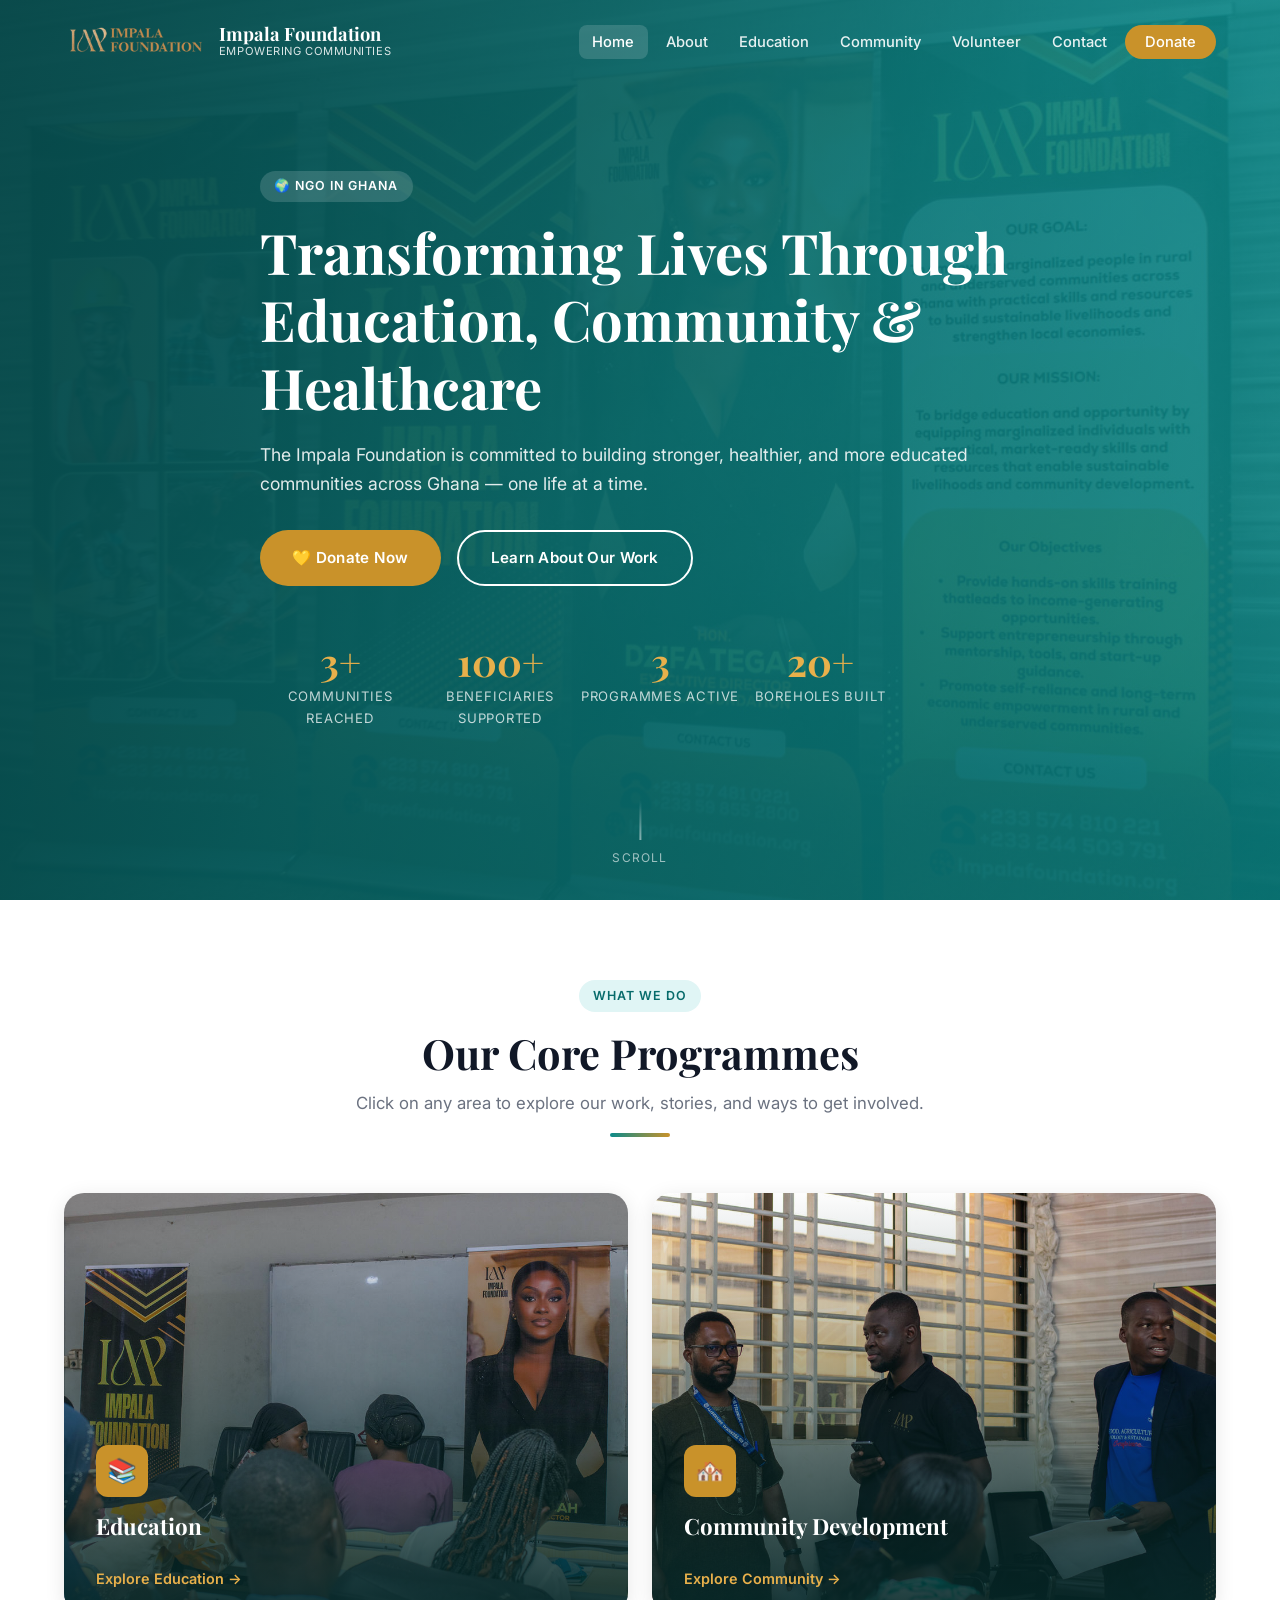
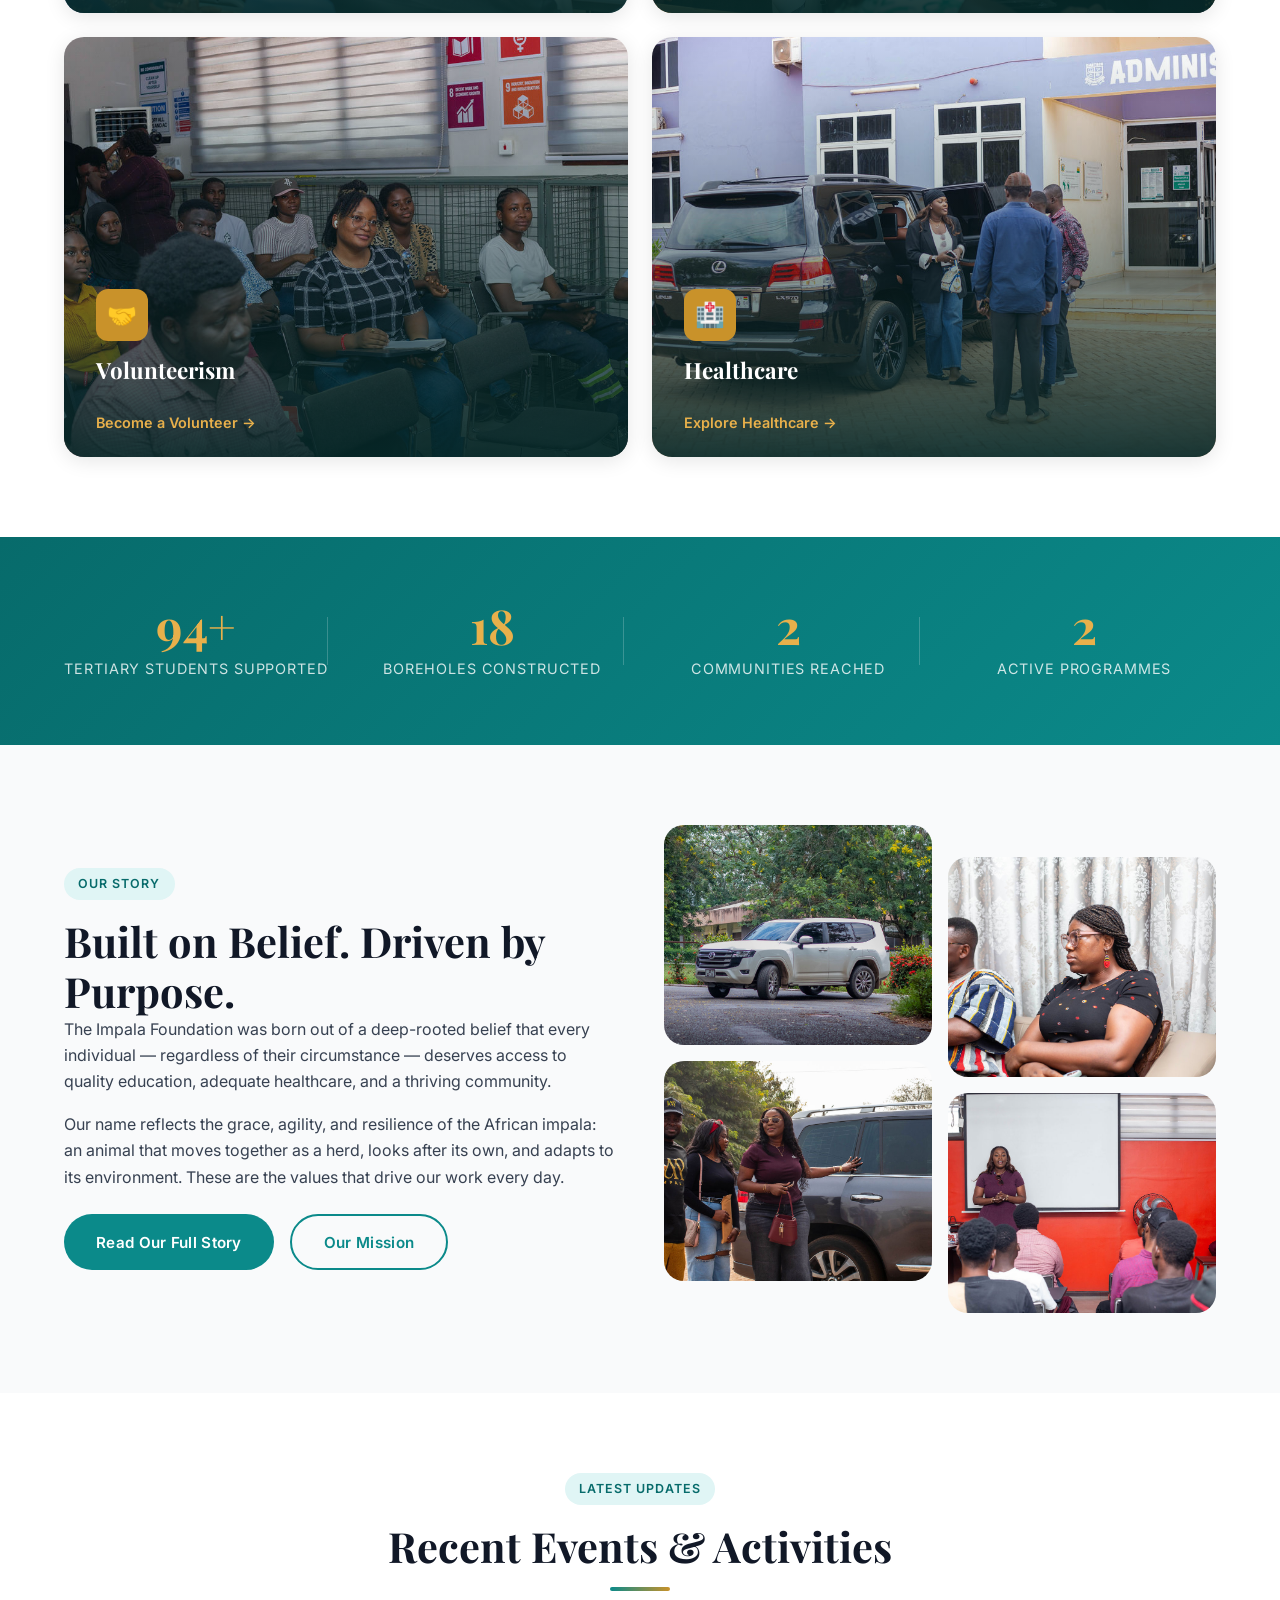
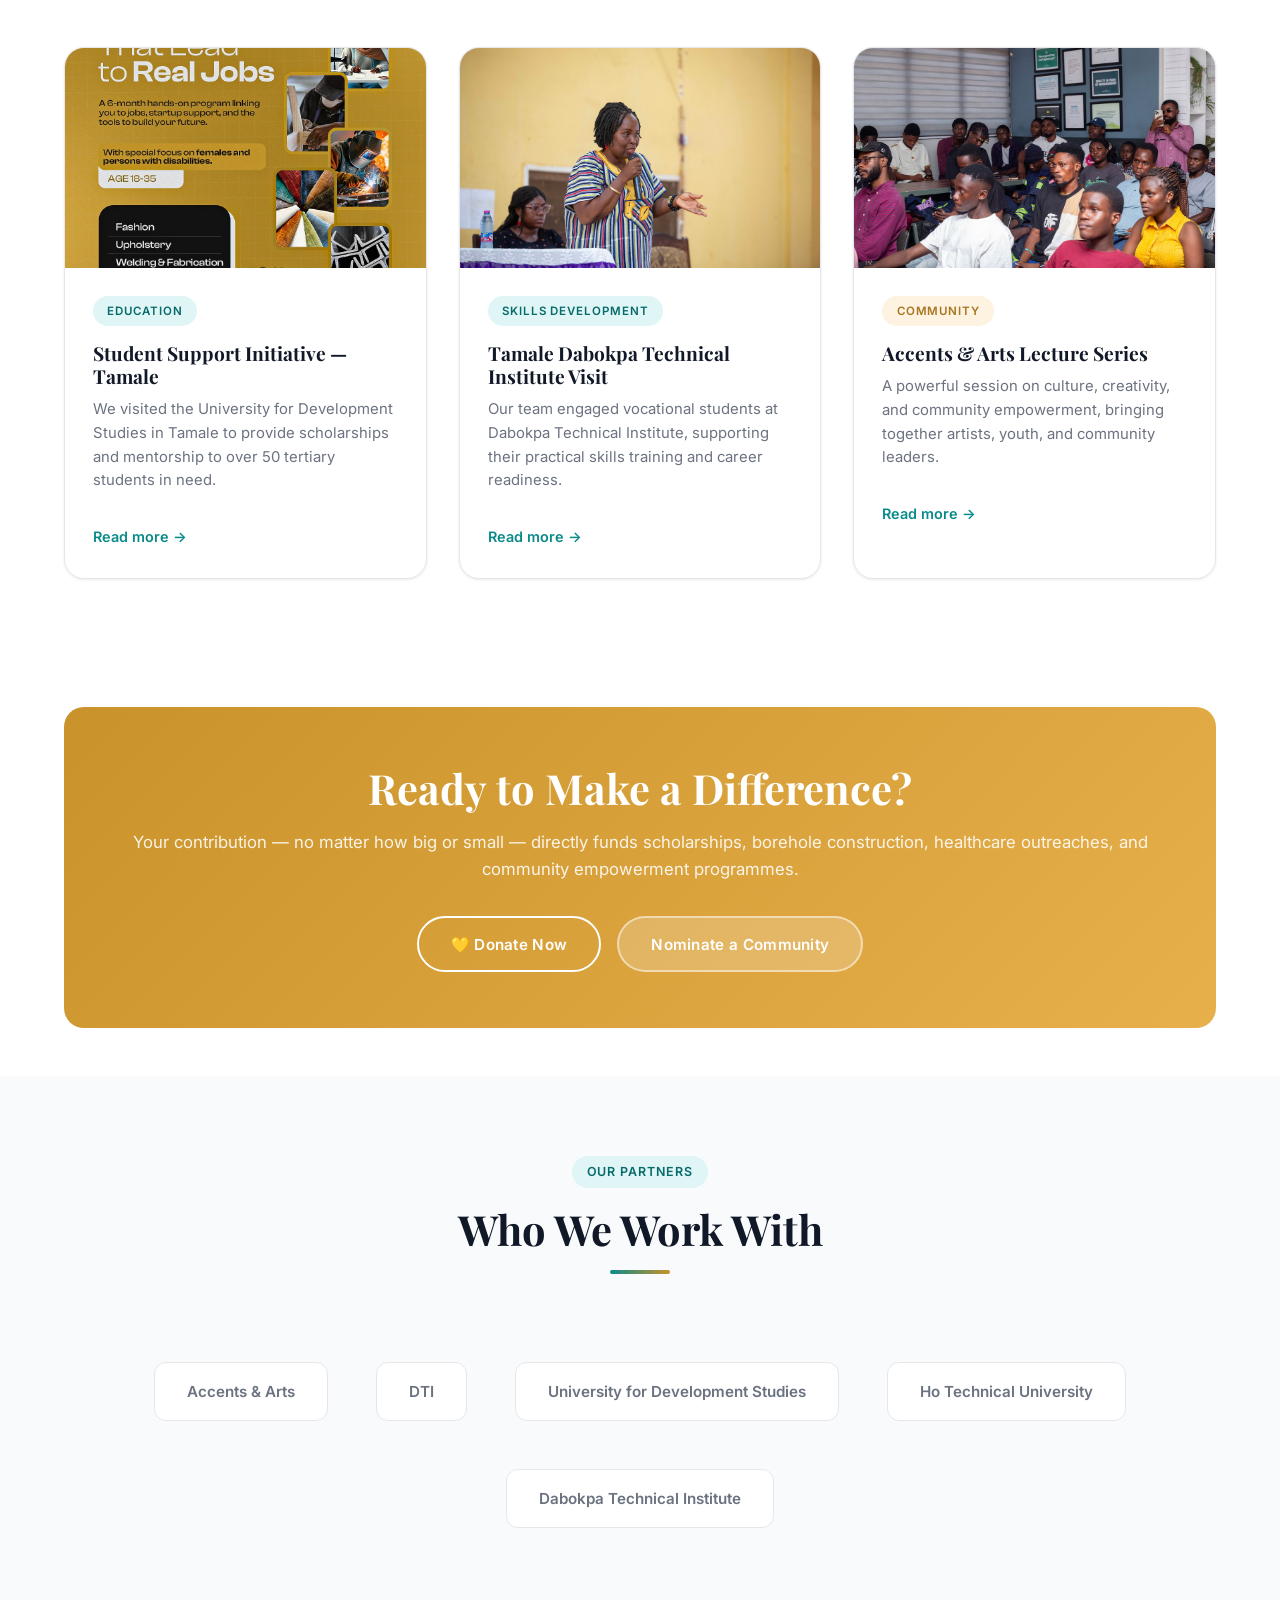
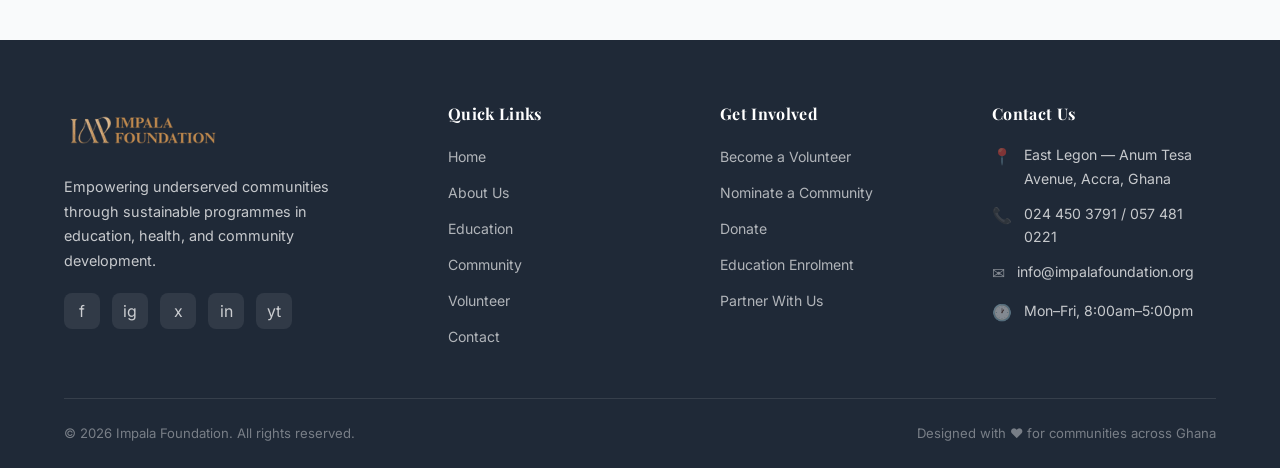
==== index.html @ fb0c4ab5 "Restructure: move site files to repo root for cPanel deployment" ====
<!DOCTYPE html>
<html lang="en">
<head>
  <meta charset="UTF-8" />
  <meta name="viewport" content="width=device-width, initial-scale=1.0" />
  <title>Impala Foundation — Empowering Communities Through Education, Health & Hope</title>
  <meta name="description" content="The Impala Foundation is an NGO dedicated to educational development, community empowerment, volunteerism and healthcare across Ghana." />
  <link rel="stylesheet" href="css/styles.css" />
  <link rel="icon" href="Assets/Logo/IMPALA FOUNDATION.png" />
</head>
<body>

<!-- ── Navigation ── -->
<nav class="navbar" id="navbar">
  <div class="container">
    <div class="nav-inner">
      <a href="index.html" class="nav-logo">
        <img src="Assets/Logo/IMPALA FOUNDATION.png" alt="Impala Foundation" />
        <div class="nav-logo-text">
          Impala Foundation
          <span>Empowering Communities</span>
        </div>
      </a>
      <ul class="nav-links">
        <li><a href="index.html"     class="nav-link">Home</a></li>
        <li><a href="about.html"     class="nav-link">About</a></li>
        <li><a href="education.html" class="nav-link">Education</a></li>
        <li><a href="community.html" class="nav-link">Community</a></li>
        <li><a href="volunteer.html" class="nav-link">Volunteer</a></li>
        <li><a href="contact.html"   class="nav-link">Contact</a></li>
        <li><a href="contact.html#donate" class="nav-link nav-cta">Donate</a></li>
      </ul>
      <button class="hamburger" aria-label="Toggle menu">
        <span></span><span></span><span></span>
      </button>
    </div>
  </div>
</nav>
<div class="nav-overlay"></div>

<!-- ── Hero ── -->
<section class="hero">
  <div class="hero-bg" style="background-image:url('Assets/studentsupportinitiativeho-photo-download-1of1/Highlights/IMG_0707.jpg')"></div>
  <div class="hero-overlay"></div>
  <div class="container">
    <div class="hero-content">
      <div class="label">🌍 NGO in Ghana</div>
      <h1>Transforming Lives Through Education, Community &amp; Healthcare</h1>
      <p>The Impala Foundation is committed to building stronger, healthier, and more educated communities across Ghana — one life at a time.</p>
      <div class="hero-btns">
        <a href="contact.html#donate" class="btn btn-primary">💛 Donate Now</a>
        <a href="about.html" class="btn btn-secondary">Learn About Our Work</a>
      </div>
      <div class="hero-stats">
        <div class="hero-stat">
          <div class="num"><span data-count="3" data-suffix="+">3+</span></div>
          <div class="lbl">Communities Reached</div>
        </div>
        <div class="hero-stat">
          <div class="num"><span data-count="100" data-suffix="+">100+</span></div>
          <div class="lbl">Beneficiaries Supported</div>
        </div>
        <div class="hero-stat">
          <div class="num"><span data-count="3">3</span></div>
          <div class="lbl">Programmes Active</div>
        </div>
        <div class="hero-stat">
          <div class="num"><span data-count="20" data-suffix="+">20+</span></div>
          <div class="lbl">Boreholes Built</div>
        </div>
      </div>
    </div>
  </div>
  <div class="hero-scroll">
    <div class="hero-scroll-bar"></div>
    scroll
  </div>
</section>

<!-- ── What We Do (Section Cards) ── -->
<section class="section">
  <div class="container">
    <div class="section-header fade-in">
      <div class="label">What We Do</div>
      <h2>Our Core Programmes</h2>
      <p>Click on any area to explore our work, stories, and ways to get involved.</p>
      <div class="divider"></div>
    </div>
    <div class="grid-2" style="grid-template-columns:repeat(2,1fr); gap:1.5rem;">
      <!-- Education -->
      <a href="education.html" class="prog-card fade-in">
        <img class="prog-card-img" src="Assets/studentsupportinitiativetamale-photo-download-1of1/Highlights/IMG_1044.jpg" alt="Education Programme" />
        <div class="prog-card-overlay"></div>
        <div class="prog-card-content">
          <div class="prog-card-icon">📚</div>
          <h3>Education</h3>
          <p>Scholarships, mentorship, and learning support for over 100 tertiary students across Ghana.</p>
          <div class="prog-card-link">Explore Education →</div>
        </div>
      </a>
      <!-- Community -->
      <a href="community.html" class="prog-card fade-in">
        <img class="prog-card-img" src="Assets/studentsupportinitiativeho-photo-download-1of1/Highlights/IMG_0681.jpg" alt="Community Development" />
        <div class="prog-card-overlay"></div>
        <div class="prog-card-content">
          <div class="prog-card-icon">🏘️</div>
          <h3>Community Development</h3>
          <p>Infrastructure, skills training, and livelihood support for families and communities in need.</p>
          <div class="prog-card-link">Explore Community →</div>
        </div>
      </a>
      <!-- Volunteer -->
      <a href="volunteer.html" class="prog-card fade-in">
        <img class="prog-card-img" src="Assets/accentsandartlecturepictures-photo-download-1of1/Highlights/HGL-1.jpg" alt="Volunteer with us" />
        <div class="prog-card-overlay"></div>
        <div class="prog-card-content">
          <div class="prog-card-icon">🤝</div>
          <h3>Volunteerism</h3>
          <p>Join our growing family of volunteers — apply, learn what to expect, and make real impact.</p>
          <div class="prog-card-link">Become a Volunteer →</div>
        </div>
      </a>
      <!-- Healthcare -->
      <a href="community.html#healthcare" class="prog-card fade-in">
        <img class="prog-card-img" src="Assets/tamaledabokpatechnicalinstitute-photo-download-1of1/Highlights/IMPALA-Tamale-0462.jpg" alt="Healthcare" />
        <div class="prog-card-overlay"></div>
        <div class="prog-card-content">
          <div class="prog-card-icon">🏥</div>
          <h3>Healthcare</h3>
          <p>Free outreach camps, health screenings, and awareness campaigns in underserved communities.</p>
          <div class="prog-card-link">Explore Healthcare →</div>
        </div>
      </a>
    </div>
  </div>
</section>

<!-- ── Stats ── -->
<div class="stats-bar">
  <div class="container">
    <div class="stats-grid">
      <div class="stat-item fade-in">
        <div class="stat-num"><span data-count="100" data-suffix="+">100+</span></div>
        <div class="stat-label">Tertiary Students Supported</div>
      </div>
      <div class="stat-item fade-in">
        <div class="stat-num"><span data-count="20">20</span></div>
        <div class="stat-label">Boreholes Constructed</div>
      </div>
      <div class="stat-item fade-in">
        <div class="stat-num"><span data-count="3">3</span></div>
        <div class="stat-label">Communities Reached</div>
      </div>
      <div class="stat-item fade-in">
        <div class="stat-num"><span data-count="3">3</span></div>
        <div class="stat-label">Active Programmes</div>
      </div>
    </div>
  </div>
</div>

<!-- ── About snippet ── -->
<section class="section section-alt">
  <div class="container">
    <div class="grid-2">
      <div class="fade-in">
        <div class="label">Our Story</div>
        <h2>Built on Belief. Driven by Purpose.</h2>
        <p>The Impala Foundation was born out of a deep-rooted belief that every individual — regardless of their circumstance — deserves access to quality education, adequate healthcare, and a thriving community.</p>
        <p>Our name reflects the grace, agility, and resilience of the African impala: an animal that moves together as a herd, looks after its own, and adapts to its environment. These are the values that drive our work every day.</p>
        <div style="display:flex;gap:1rem;flex-wrap:wrap;margin-top:1.5rem;">
          <a href="about.html" class="btn btn-teal">Read Our Full Story</a>
          <a href="about.html#mission" class="btn btn-outline">Our Mission</a>
        </div>
      </div>
      <div class="fade-in" style="display:grid;grid-template-columns:1fr 1fr;gap:1rem;">
        <img src="Assets/studentsupportinitiativeho-photo-download-1of1/Highlights/IMG_0711.jpg"
             alt="Impala Foundation activity"
             style="border-radius:var(--radius-lg);height:220px;object-fit:cover;width:100%;" />
        <img src="Assets/tamaledabokpatechnicalinstitute-photo-download-1of1/Highlights/IMPALA-Tamale-0501.jpg"
             alt="Students supported by Impala Foundation"
             style="border-radius:var(--radius-lg);height:220px;object-fit:cover;width:100%;margin-top:2rem;" />
        <img src="Assets/studentsupportinitiativetamale-photo-download-1of1/Highlights/IMG_1060.jpg"
             alt="Community event"
             style="border-radius:var(--radius-lg);height:220px;object-fit:cover;width:100%;margin-top:-2rem;" />
        <img src="Assets/accentsandartlecturepictures-photo-download-1of1/Highlights/HGL-3.jpg"
             alt="Volunteer event"
             style="border-radius:var(--radius-lg);height:220px;object-fit:cover;width:100%;" />
      </div>
    </div>
  </div>
</section>

<!-- ── Recent Events ── -->
<section class="section">
  <div class="container">
    <div class="section-header fade-in">
      <div class="label">Latest Updates</div>
      <h2>Recent Events &amp; Activities</h2>
      <div class="divider"></div>
    </div>
    <div class="grid-3">
      <div class="card fade-in">
        <img class="card-img" src="Assets/Events/event 1.jpeg" alt="Impala Foundation Event" />
        <div class="card-body">
          <div class="label" style="font-size:.72rem;">Education</div>
          <h4 class="card-title">Student Support Initiative — Tamale</h4>
          <p class="card-text">We visited the University for Development Studies in Tamale to provide scholarships and mentorship to over 50 tertiary students in need.</p>
          <a href="education.html" class="card-link">Read more →</a>
        </div>
      </div>
      <div class="card fade-in">
        <img class="card-img" src="Assets/tamaledabokpatechnicalinstitute-photo-download-1of1/Highlights/IMPALA-Tamale-0538.jpg" alt="Technical Institute Visit" />
        <div class="card-body">
          <div class="label" style="font-size:.72rem;">Skills Development</div>
          <h4 class="card-title">Tamale Dabokpa Technical Institute Visit</h4>
          <p class="card-text">Our team engaged vocational students at Dabokpa Technical Institute, supporting their practical skills training and career readiness.</p>
          <a href="education.html" class="card-link">Read more →</a>
        </div>
      </div>
      <div class="card fade-in">
        <img class="card-img" src="Assets/accentsandartlecturepictures-photo-download-1of1/Highlights/HGL-5.jpg" alt="Accents and Arts Lecture" />
        <div class="card-body">
          <div class="label label-gold" style="font-size:.72rem;">Community</div>
          <h4 class="card-title">Accents &amp; Arts Lecture Series</h4>
          <p class="card-text">A powerful session on culture, creativity, and community empowerment, bringing together artists, youth, and community leaders.</p>
          <a href="community.html" class="card-link">Read more →</a>
        </div>
      </div>
    </div>
  </div>
</section>

<!-- ── Donate Banner ── -->
<section class="section-sm">
  <div class="container">
    <div class="donate-banner fade-in">
      <h2>Ready to Make a Difference?</h2>
      <p>Your contribution — no matter how big or small — directly funds scholarships, borehole construction, healthcare outreaches, and community empowerment programmes.</p>
      <div style="display:flex;gap:1rem;justify-content:center;flex-wrap:wrap;">
        <a href="contact.html#donate" class="btn btn-secondary">💛 Donate Now</a>
        <a href="community.html#nominate" class="btn" style="background:rgba(255,255,255,.2);color:white;border:2px solid rgba(255,255,255,.5);">Nominate a Community</a>
      </div>
    </div>
  </div>
</section>

<!-- ── Partners ── -->
<section class="section section-alt">
  <div class="container">
    <div class="section-header fade-in">
      <div class="label">Our Partners</div>
      <h2>Who We Work With</h2>
      <div class="divider"></div>
    </div>
    <div class="partners-row fade-in">
      <div class="partner-logo">Accents &amp; Arts</div>
      <div class="partner-logo">DTI</div>
      <div class="partner-logo">University for Development Studies</div>
      <div class="partner-logo">Ho Technical University</div>
      <div class="partner-logo">Dabokpa Technical Institute</div>
    </div>
  </div>
</section>

<!-- ── Footer ── -->
<footer class="footer">
  <div class="container">
    <div class="footer-grid">
      <div class="footer-brand">
        <img src="Assets/Logo/IMPALA FOUNDATION.png" alt="Impala Foundation" />
        <p>Empowering underserved communities through sustainable programmes in education, health, and community development.</p>
        <div class="footer-socials">
          <div class="footer-social" title="Facebook">f</div>
          <div class="footer-social" title="Instagram">ig</div>
          <div class="footer-social" title="Twitter/X">x</div>
          <div class="footer-social" title="LinkedIn">in</div>
          <div class="footer-social" title="YouTube">yt</div>
        </div>
      </div>
      <div>
        <h5>Quick Links</h5>
        <ul class="footer-links">
          <li><a href="index.html">Home</a></li>
          <li><a href="about.html">About Us</a></li>
          <li><a href="education.html">Education</a></li>
          <li><a href="community.html">Community</a></li>
          <li><a href="volunteer.html">Volunteer</a></li>
          <li><a href="contact.html">Contact</a></li>
        </ul>
      </div>
      <div>
        <h5>Get Involved</h5>
        <ul class="footer-links">
          <li><a href="volunteer.html#apply">Become a Volunteer</a></li>
          <li><a href="community.html#nominate">Nominate a Community</a></li>
          <li><a href="contact.html#donate">Donate</a></li>
          <li><a href="education.html#enroll">Education Enrolment</a></li>
          <li><a href="contact.html">Partner With Us</a></li>
        </ul>
      </div>
      <div>
        <h5>Contact Us</h5>
        <div class="footer-contact">
          <div class="footer-contact-item">
            <span>📍</span>
            <span>East Legon — Anum Tesa Avenue, Accra, Ghana</span>
          </div>
          <div class="footer-contact-item">
            <span>📞</span>
            <span><a href="tel:+233244503791">024 450 3791</a> / <a href="tel:+233574810221">057 481 0221</a></span>
          </div>
          <div class="footer-contact-item">
            <span>✉️</span>
            <span><a href="mailto:info@impalafoundation.org">info@impalafoundation.org</a></span>
          </div>
          <div class="footer-contact-item">
            <span>🕐</span>
            <span>Mon–Fri, 8:00am–5:00pm</span>
          </div>
        </div>
      </div>
    </div>
    <div class="footer-bottom">
      <span>© 2026 Impala Foundation. All rights reserved.</span>
      <span>Designed with ♥ for communities across Ghana</span>
    </div>
  </div>
</footer>

<!-- ── Lightbox ── -->
<div class="lightbox">
  <div class="lightbox-close">✕</div>
  <button class="lightbox-prev">‹</button>
  <img class="lightbox-img" src="" alt="" />
  <button class="lightbox-next">›</button>
</div>

<script src="js/main.js"></script>
</body>
</html>
---- css/styles.css ----
/* ===================================================
   IMPALA FOUNDATION — Global Stylesheet
   Colors: Teal #0b8a8a (primary), Gold #c9922a (accent)
   =================================================== */

@import url('https://fonts.googleapis.com/css2?family=Playfair+Display:wght@400;600;700&family=Inter:wght@300;400;500;600;700&display=swap');

/* ── CSS Variables ── */
:root {
  --teal:        #0b8a8a;
  --teal-dark:   #076b6b;
  --teal-light:  #e0f5f5;
  --teal-mid:    #12a8a8;
  --gold:        #c9922a;
  --gold-dark:   #a87520;
  --gold-light:  #fdf3e0;
  --gold-mid:    #e8b04b;
  --dark:        #111827;
  --dark-2:      #1f2937;
  --text:        #374151;
  --text-light:  #6b7280;
  --white:       #ffffff;
  --off-white:   #f9fafb;
  --border:      #e5e7eb;
  --shadow-sm:   0 1px 3px rgba(0,0,0,.08);
  --shadow-md:   0 4px 20px rgba(0,0,0,.10);
  --shadow-lg:   0 10px 40px rgba(0,0,0,.14);
  --radius:      12px;
  --radius-lg:   20px;
  --transition:  .3s ease;
  --font-head:   'Playfair Display', Georgia, serif;
  --font-body:   'Inter', system-ui, sans-serif;
}

/* ── Reset ── */
*, *::before, *::after { box-sizing: border-box; margin: 0; padding: 0; }
html { scroll-behavior: smooth; font-size: 16px; }
body {
  font-family: var(--font-body);
  color: var(--text);
  background: var(--white);
  line-height: 1.65;
  overflow-x: hidden;
}
img { display: block; max-width: 100%; height: auto; }
a { color: inherit; text-decoration: none; }
button { cursor: pointer; border: none; background: none; font-family: inherit; }
ul { list-style: none; }
input, textarea, select {
  font-family: inherit;
  font-size: 1rem;
  border: 1.5px solid var(--border);
  border-radius: 8px;
  padding: .75rem 1rem;
  width: 100%;
  outline: none;
  transition: border-color var(--transition), box-shadow var(--transition);
  background: var(--white);
  color: var(--text);
}
input:focus, textarea:focus, select:focus {
  border-color: var(--teal);
  box-shadow: 0 0 0 3px rgba(11,138,138,.12);
}
textarea { resize: vertical; min-height: 130px; }

/* ── Typography ── */
h1, h2, h3, h4, h5 {
  font-family: var(--font-head);
  color: var(--dark);
  line-height: 1.2;
}
h1 { font-size: clamp(2.2rem, 5vw, 3.5rem); }
h2 { font-size: clamp(1.8rem, 3.5vw, 2.6rem); }
h3 { font-size: clamp(1.2rem, 2.5vw, 1.6rem); }
h4 { font-size: 1.15rem; }
p { margin-bottom: 1rem; }
p:last-child { margin-bottom: 0; }

/* ── Layout ── */
.container { max-width: 1200px; margin: 0 auto; padding: 0 1.5rem; }
.section { padding: 5rem 0; }
.section-sm { padding: 3rem 0; }
.section-alt { background: var(--off-white); }
.grid-2 { display: grid; grid-template-columns: 1fr 1fr; gap: 3rem; align-items: center; }
.grid-3 { display: grid; grid-template-columns: repeat(3, 1fr); gap: 2rem; }
.grid-4 { display: grid; grid-template-columns: repeat(4, 1fr); gap: 1.5rem; }

/* ── Buttons ── */
.btn {
  display: inline-flex;
  align-items: center;
  gap: .5rem;
  padding: .85rem 2rem;
  border-radius: 50px;
  font-weight: 600;
  font-size: .95rem;
  letter-spacing: .02em;
  transition: all var(--transition);
  white-space: nowrap;
}
.btn-primary {
  background: var(--gold);
  color: var(--white);
}
.btn-primary:hover {
  background: var(--gold-dark);
  transform: translateY(-2px);
  box-shadow: 0 6px 20px rgba(201,146,42,.35);
}
.btn-secondary {
  background: transparent;
  color: var(--white);
  border: 2px solid var(--white);
}
.btn-secondary:hover {
  background: var(--white);
  color: var(--teal);
  transform: translateY(-2px);
}
.btn-outline {
  background: transparent;
  color: var(--teal);
  border: 2px solid var(--teal);
}
.btn-outline:hover {
  background: var(--teal);
  color: var(--white);
  transform: translateY(-2px);
}
.btn-teal {
  background: var(--teal);
  color: var(--white);
}
.btn-teal:hover {
  background: var(--teal-dark);
  transform: translateY(-2px);
  box-shadow: 0 6px 20px rgba(11,138,138,.3);
}

/* ── Labels ── */
.label {
  display: inline-block;
  background: var(--teal-light);
  color: var(--teal-dark);
  font-size: .78rem;
  font-weight: 600;
  letter-spacing: .08em;
  text-transform: uppercase;
  padding: .35rem .9rem;
  border-radius: 50px;
  margin-bottom: 1rem;
}
.label-gold {
  background: var(--gold-light);
  color: var(--gold-dark);
}

/* ── Section Header ── */
.section-header { text-align: center; margin-bottom: 3.5rem; }
.section-header p {
  max-width: 620px;
  margin: .75rem auto 0;
  color: var(--text-light);
  font-size: 1.05rem;
}
.divider {
  width: 60px;
  height: 4px;
  background: linear-gradient(90deg, var(--teal), var(--gold));
  border-radius: 4px;
  margin: 1rem auto 0;
}

/* ── Navigation ── */
.navbar {
  position: fixed;
  top: 0; left: 0; right: 0;
  z-index: 1000;
  padding: 1rem 0;
  transition: all var(--transition);
}
.navbar.scrolled {
  background: rgba(255,255,255,.97);
  backdrop-filter: blur(12px);
  box-shadow: var(--shadow-md);
  padding: .7rem 0;
}
.navbar.scrolled .nav-logo-text { color: var(--dark); }
.navbar.scrolled .nav-link { color: var(--text); }
.navbar.scrolled .nav-link:hover { color: var(--teal); }
.nav-inner {
  display: flex;
  align-items: center;
  justify-content: space-between;
  gap: 2rem;
}
.nav-logo {
  display: flex;
  align-items: center;
  gap: .75rem;
  flex-shrink: 0;
}
.nav-logo img {
  height: 50px;
  width: auto;
}
.nav-logo-text {
  font-family: var(--font-head);
  font-size: 1.15rem;
  font-weight: 700;
  color: var(--white);
  line-height: 1.2;
  transition: color var(--transition);
}
.nav-logo-text span {
  display: block;
  font-size: .7rem;
  font-family: var(--font-body);
  font-weight: 400;
  opacity: .85;
  letter-spacing: .05em;
  text-transform: uppercase;
}
.nav-links {
  display: flex;
  align-items: center;
  gap: .25rem;
}
.nav-link {
  color: rgba(255,255,255,.9);
  font-weight: 500;
  font-size: .92rem;
  padding: .5rem .85rem;
  border-radius: 8px;
  transition: all var(--transition);
}
.nav-link:hover, .nav-link.active {
  color: var(--white);
  background: rgba(255,255,255,.15);
}
.navbar.scrolled .nav-link:hover,
.navbar.scrolled .nav-link.active {
  background: var(--teal-light);
  color: var(--teal-dark);
}
.nav-cta {
  background: var(--gold);
  color: var(--white) !important;
  padding: .5rem 1.25rem !important;
  border-radius: 50px !important;
}
.nav-cta:hover {
  background: var(--gold-dark) !important;
  color: var(--white) !important;
}
.navbar.scrolled .nav-cta {
  background: var(--gold) !important;
}
.navbar.scrolled .nav-cta:hover {
  background: var(--gold-dark) !important;
  color: var(--white) !important;
}
.hamburger {
  display: none;
  flex-direction: column;
  gap: 5px;
  padding: .5rem;
  border-radius: 8px;
  transition: background var(--transition);
}
.hamburger span {
  display: block;
  width: 24px;
  height: 2px;
  background: var(--white);
  border-radius: 2px;
  transition: all var(--transition);
}
.navbar.scrolled .hamburger span { background: var(--dark); }
.hamburger.open span:nth-child(1) { transform: translateY(7px) rotate(45deg); }
.hamburger.open span:nth-child(2) { opacity: 0; }
.hamburger.open span:nth-child(3) { transform: translateY(-7px) rotate(-45deg); }

/* ── Hero (shared) ── */
.hero {
  min-height: 100vh;
  display: flex;
  align-items: center;
  position: relative;
  overflow: hidden;
  background: linear-gradient(135deg, #06494a 0%, #0b8a8a 50%, #076b6b 100%);
}
.hero-bg {
  position: absolute;
  inset: 0;
  background-size: cover;
  background-position: center;
  opacity: .22;
}
.hero-overlay {
  position: absolute;
  inset: 0;
  background: linear-gradient(to right, rgba(6,73,74,.85) 0%, rgba(11,138,138,.5) 100%);
}
.hero-content {
  position: relative;
  z-index: 2;
  max-width: 760px;
}
.hero-content .label { background: rgba(255,255,255,.15); color: var(--white); }
.hero h1 { color: var(--white); margin-bottom: 1.25rem; }
.hero p { color: rgba(255,255,255,.88); font-size: 1.1rem; margin-bottom: 2rem; }
.hero-btns { display: flex; gap: 1rem; flex-wrap: wrap; }
.hero-stats {
  display: grid;
  grid-template-columns: repeat(4, 1fr);
  gap: 0;
  margin-top: 3.5rem;
  width: 100%;
  max-width: 640px;
}
.hero-stat { text-align: center; }
.hero-stat .num {
  font-family: var(--font-head);
  font-size: 2.4rem;
  font-weight: 700;
  color: var(--gold-mid);
  line-height: 1;
}
.hero-stat .lbl {
  font-size: .82rem;
  color: rgba(255,255,255,.75);
  text-transform: uppercase;
  letter-spacing: .06em;
  margin-top: .35rem;
}
.hero-scroll {
  position: absolute;
  bottom: 2rem;
  left: 50%;
  transform: translateX(-50%);
  z-index: 2;
  display: flex;
  flex-direction: column;
  align-items: center;
  gap: .5rem;
  color: rgba(255,255,255,.6);
  font-size: .75rem;
  letter-spacing: .1em;
  text-transform: uppercase;
}
.hero-scroll-bar {
  width: 2px;
  height: 40px;
  background: linear-gradient(to bottom, transparent, rgba(255,255,255,.5));
  animation: scrollPulse 2s ease-in-out infinite;
}
@keyframes scrollPulse {
  0%, 100% { opacity: .4; transform: scaleY(1); }
  50%       { opacity: 1;  transform: scaleY(.7); }
}

/* ── Page Hero (inner pages) ── */
.page-hero {
  min-height: 50vh;
  display: flex;
  align-items: flex-end;
  padding-bottom: 4rem;
  position: relative;
  overflow: hidden;
  background: linear-gradient(135deg, #06494a, #0b8a8a);
}
.page-hero .hero-bg { opacity: .2; }
.page-hero .hero-overlay {
  background: linear-gradient(to bottom, rgba(6,73,74,.6), rgba(11,138,138,.85));
}
.page-hero-content {
  position: relative;
  z-index: 2;
  padding-top: 7rem;
}
.page-hero h1 { color: var(--white); }
.page-hero p { color: rgba(255,255,255,.85); font-size: 1.1rem; margin-top: .75rem; max-width: 600px; }
.breadcrumb {
  display: flex;
  align-items: center;
  gap: .5rem;
  font-size: .85rem;
  color: rgba(255,255,255,.65);
  margin-bottom: 1rem;
}
.breadcrumb a { color: rgba(255,255,255,.65); }
.breadcrumb a:hover { color: var(--white); }
.breadcrumb span { color: rgba(255,255,255,.45); }

/* ── Cards ── */
.card {
  background: var(--white);
  border-radius: var(--radius-lg);
  overflow: hidden;
  box-shadow: var(--shadow-sm);
  border: 1px solid var(--border);
  transition: all var(--transition);
}
.card:hover {
  box-shadow: var(--shadow-lg);
  transform: translateY(-6px);
}
.card-img { width: 100%; height: 220px; object-fit: cover; }
.card-body { padding: 1.75rem; }
.card-title { font-size: 1.2rem; margin-bottom: .6rem; }
.card-text { color: var(--text-light); font-size: .93rem; line-height: 1.6; }
.card-link {
  display: inline-flex;
  align-items: center;
  gap: .4rem;
  color: var(--teal);
  font-weight: 600;
  font-size: .9rem;
  margin-top: 1rem;
  transition: gap var(--transition);
}
.card-link:hover { gap: .7rem; }

/* ── Programme Cards (home page) ── */
.prog-card {
  position: relative;
  border-radius: var(--radius-lg);
  overflow: hidden;
  cursor: pointer;
  min-height: 420px;
  display: flex;
  flex-direction: column;
  justify-content: flex-end;
  box-shadow: var(--shadow-md);
  transition: all var(--transition);
  text-decoration: none;
}
.prog-card:hover { transform: translateY(-8px); box-shadow: var(--shadow-lg); }
.prog-card-img {
  position: absolute;
  inset: 0;
  width: 100%;
  height: 100%;
  object-fit: cover;
  transition: transform .5s ease;
}
.prog-card:hover .prog-card-img { transform: scale(1.06); }
.prog-card-overlay {
  position: absolute;
  inset: 0;
  background: linear-gradient(to top, rgba(6,40,40,.92) 0%, rgba(6,40,40,.3) 60%, transparent 100%);
  transition: opacity var(--transition);
}
.prog-card:hover .prog-card-overlay { opacity: .95; }
.prog-card-content {
  position: relative;
  z-index: 2;
  padding: 2rem;
  transform: translateY(10px);
  transition: transform var(--transition);
}
.prog-card:hover .prog-card-content { transform: translateY(0); }
.prog-card-icon {
  width: 52px;
  height: 52px;
  background: var(--gold);
  border-radius: 12px;
  display: flex;
  align-items: center;
  justify-content: center;
  font-size: 1.5rem;
  margin-bottom: 1rem;
}
.prog-card h3 {
  color: var(--white);
  font-size: 1.4rem;
  margin-bottom: .6rem;
}
.prog-card p {
  color: rgba(255,255,255,.75);
  font-size: .9rem;
  margin-bottom: 1rem;
  max-height: 0;
  overflow: hidden;
  transition: max-height .4s ease, opacity .3s ease;
  opacity: 0;
}
.prog-card:hover p { max-height: 100px; opacity: 1; }
.prog-card-link {
  display: inline-flex;
  align-items: center;
  gap: .5rem;
  color: var(--gold-mid);
  font-weight: 600;
  font-size: .9rem;
}

/* ── Stats bar ── */
.stats-bar {
  background: linear-gradient(135deg, var(--teal-dark), var(--teal));
  padding: 4rem 0;
}
.stats-grid {
  display: grid;
  grid-template-columns: repeat(4, 1fr);
  gap: 2rem;
  text-align: center;
}
.stat-item { position: relative; }
.stat-item:not(:last-child)::after {
  content: '';
  position: absolute;
  right: 0; top: 20%; bottom: 20%;
  width: 1px;
  background: rgba(255,255,255,.2);
}
.stat-num {
  font-family: var(--font-head);
  font-size: 3rem;
  font-weight: 700;
  color: var(--gold-mid);
  line-height: 1;
}
.stat-label {
  color: rgba(255,255,255,.8);
  font-size: .9rem;
  margin-top: .5rem;
  text-transform: uppercase;
  letter-spacing: .06em;
}

/* ── Gallery ── */
.gallery-grid {
  display: grid;
  grid-template-columns: repeat(auto-fill, minmax(260px, 1fr));
  gap: 1rem;
}
.gallery-item {
  position: relative;
  border-radius: var(--radius);
  overflow: hidden;
  aspect-ratio: 4/3;
  cursor: pointer;
}
.gallery-item img {
  width: 100%;
  height: 100%;
  object-fit: cover;
  transition: transform .4s ease;
}
.gallery-item:hover img { transform: scale(1.06); }
.gallery-overlay {
  position: absolute;
  inset: 0;
  background: rgba(11,138,138,.7);
  display: flex;
  align-items: center;
  justify-content: center;
  opacity: 0;
  transition: opacity var(--transition);
}
.gallery-item:hover .gallery-overlay { opacity: 1; }
.gallery-overlay svg { color: white; width: 36px; height: 36px; }

/* ── Lightbox ── */
.lightbox {
  position: fixed;
  inset: 0;
  z-index: 9999;
  background: rgba(0,0,0,.92);
  display: flex;
  align-items: center;
  justify-content: center;
  opacity: 0;
  pointer-events: none;
  transition: opacity .3s ease;
  backdrop-filter: blur(8px);
}
.lightbox.active { opacity: 1; pointer-events: all; }
.lightbox-img {
  max-width: 90vw;
  max-height: 85vh;
  object-fit: contain;
  border-radius: var(--radius);
  box-shadow: 0 25px 60px rgba(0,0,0,.5);
}
.lightbox-close {
  position: fixed;
  top: 1.5rem; right: 1.5rem;
  color: white;
  font-size: 2rem;
  cursor: pointer;
  width: 44px; height: 44px;
  display: flex; align-items: center; justify-content: center;
  background: rgba(255,255,255,.1);
  border-radius: 50%;
  transition: background var(--transition);
}
.lightbox-close:hover { background: rgba(255,255,255,.2); }
.lightbox-prev, .lightbox-next {
  position: fixed;
  top: 50%; transform: translateY(-50%);
  color: white;
  font-size: 1.5rem;
  cursor: pointer;
  width: 48px; height: 48px;
  display: flex; align-items: center; justify-content: center;
  background: rgba(255,255,255,.1);
  border-radius: 50%;
  transition: background var(--transition);
}
.lightbox-prev { left: 1.5rem; }
.lightbox-next { right: 1.5rem; }
.lightbox-prev:hover, .lightbox-next:hover { background: rgba(255,255,255,.2); }

/* ── Timeline ── */
.timeline { position: relative; padding-left: 2.5rem; }
.timeline::before {
  content: '';
  position: absolute;
  left: 0; top: 0; bottom: 0;
  width: 2px;
  background: linear-gradient(to bottom, var(--teal), var(--gold));
}
.timeline-item { position: relative; padding-bottom: 2.5rem; }
.timeline-item:last-child { padding-bottom: 0; }
.timeline-dot {
  position: absolute;
  left: -2.5rem;
  top: .2rem;
  width: 14px; height: 14px;
  background: var(--teal);
  border: 3px solid var(--white);
  border-radius: 50%;
  box-shadow: 0 0 0 3px var(--teal-light);
  transform: translateX(-6px);
}
.timeline-item h4 { color: var(--teal-dark); margin-bottom: .4rem; }
.timeline-item p { color: var(--text-light); font-size: .93rem; }

/* ── Form ── */
.form-card {
  background: var(--white);
  border-radius: var(--radius-lg);
  padding: 2.5rem;
  box-shadow: var(--shadow-md);
  border: 1px solid var(--border);
}
.form-grid { display: grid; grid-template-columns: 1fr 1fr; gap: 1.25rem; }
.form-group { display: flex; flex-direction: column; gap: .4rem; }
.form-group.full { grid-column: 1 / -1; }
.form-label {
  font-weight: 500;
  font-size: .9rem;
  color: var(--dark);
}
.form-label span { color: var(--gold); margin-left: .2rem; }
.form-hint { font-size: .8rem; color: var(--text-light); margin-top: .25rem; }
.form-success {
  display: none;
  background: #d1fae5;
  border: 1px solid #34d399;
  color: #065f46;
  padding: 1rem 1.5rem;
  border-radius: var(--radius);
  font-weight: 500;
  margin-top: 1rem;
  align-items: center;
  gap: .75rem;
}
.form-success.show { display: flex; }

/* ── Value Cards ── */
.value-card {
  background: var(--white);
  border-radius: var(--radius);
  padding: 2rem;
  border: 1px solid var(--border);
  transition: all var(--transition);
  border-top: 4px solid transparent;
}
.value-card:hover {
  border-top-color: var(--teal);
  box-shadow: var(--shadow-md);
  transform: translateY(-4px);
}
.value-icon {
  font-size: 2.5rem;
  margin-bottom: 1rem;
}
.value-card h4 { color: var(--teal-dark); margin-bottom: .5rem; }
.value-card p { font-size: .9rem; color: var(--text-light); }

/* ── Team ── */
.team-card {
  background: var(--white);
  border-radius: var(--radius-lg);
  overflow: hidden;
  box-shadow: var(--shadow-sm);
  border: 1px solid var(--border);
  text-align: center;
  transition: all var(--transition);
}
.team-card:hover { box-shadow: var(--shadow-lg); transform: translateY(-5px); }
.team-img {
  width: 100%;
  height: 280px;
  object-fit: cover;
  object-position: top;
}
.team-avatar {
  width: 100%;
  height: 280px;
  background: linear-gradient(135deg, var(--teal-light), var(--teal));
  display: flex;
  align-items: center;
  justify-content: center;
  font-size: 4rem;
  color: var(--white);
}
.team-body { padding: 1.75rem; }
.team-name { font-size: 1.2rem; margin-bottom: .25rem; }
.team-role { color: var(--teal); font-size: .88rem; font-weight: 600; text-transform: uppercase; letter-spacing: .05em; margin-bottom: .75rem; }
.team-bio { font-size: .88rem; color: var(--text-light); }

/* ── Step Cards ── */
.step-card {
  background: var(--white);
  border-radius: var(--radius);
  padding: 2rem;
  border: 1px solid var(--border);
  position: relative;
  transition: all var(--transition);
}
.step-card:hover { box-shadow: var(--shadow-md); transform: translateY(-4px); }
.step-number {
  width: 48px; height: 48px;
  background: linear-gradient(135deg, var(--teal), var(--teal-mid));
  border-radius: 12px;
  display: flex;
  align-items: center;
  justify-content: center;
  color: var(--white);
  font-weight: 700;
  font-size: 1.1rem;
  margin-bottom: 1.25rem;
}
.step-card h4 { margin-bottom: .5rem; }
.step-card p { font-size: .9rem; color: var(--text-light); }

/* ── Donate Banner ── */
.donate-banner {
  background: linear-gradient(135deg, #c9922a, #e8b04b);
  border-radius: var(--radius-lg);
  padding: 3.5rem;
  text-align: center;
  color: var(--white);
}
.donate-banner h2 { color: var(--white); margin-bottom: 1rem; }
.donate-banner p { color: rgba(255,255,255,.88); font-size: 1.05rem; margin-bottom: 2rem; }

/* ── Contact ── */
.contact-info-card {
  background: var(--white);
  border-radius: var(--radius);
  padding: 1.75rem;
  border: 1px solid var(--border);
  display: flex;
  gap: 1.25rem;
  align-items: flex-start;
  transition: box-shadow var(--transition);
}
.contact-info-card:hover { box-shadow: var(--shadow-md); }
.contact-icon {
  width: 48px; height: 48px;
  background: var(--teal-light);
  border-radius: 12px;
  display: flex;
  align-items: center;
  justify-content: center;
  flex-shrink: 0;
  font-size: 1.3rem;
}
.contact-info-card h4 { margin-bottom: .3rem; font-size: 1rem; }
.contact-info-card p, .contact-info-card a {
  font-size: .9rem;
  color: var(--text-light);
  margin: 0;
}
.contact-info-card a:hover { color: var(--teal); }
.whatsapp-btn {
  display: inline-flex;
  align-items: center;
  gap: .75rem;
  background: #25D366;
  color: white;
  padding: 1rem 2rem;
  border-radius: 50px;
  font-weight: 600;
  font-size: 1rem;
  transition: all var(--transition);
}
.whatsapp-btn:hover {
  background: #128C7E;
  transform: translateY(-2px);
  box-shadow: 0 6px 20px rgba(37,211,102,.3);
}

/* ── Partners ── */
.partners-row {
  display: flex;
  align-items: center;
  justify-content: center;
  gap: 3rem;
  flex-wrap: wrap;
  padding: 2rem 0;
}
.partner-logo {
  background: var(--white);
  border: 1px solid var(--border);
  border-radius: var(--radius);
  padding: 1rem 2rem;
  font-weight: 600;
  color: var(--text-light);
  font-size: .95rem;
  transition: all var(--transition);
}
.partner-logo:hover { border-color: var(--teal); color: var(--teal); box-shadow: var(--shadow-sm); }

/* ── Quote / Testimonial ── */
.quote-card {
  background: var(--teal-light);
  border-radius: var(--radius-lg);
  padding: 2.5rem;
  position: relative;
  overflow: hidden;
}
.quote-card::before {
  content: '"';
  position: absolute;
  top: -1rem; left: 1.5rem;
  font-size: 8rem;
  font-family: var(--font-head);
  color: var(--teal);
  opacity: .1;
  line-height: 1;
}
.quote-text { font-size: 1.1rem; font-style: italic; color: var(--dark); margin-bottom: 1.25rem; }
.quote-author { font-weight: 600; color: var(--teal-dark); font-size: .9rem; }
.quote-role { font-size: .82rem; color: var(--text-light); }

/* ── Footer ── */
.footer {
  background: var(--dark-2);
  color: rgba(255,255,255,.75);
  padding: 4rem 0 0;
}
.footer-grid {
  display: grid;
  grid-template-columns: 1.5fr 1fr 1fr 1fr;
  gap: 3rem;
  padding-bottom: 3rem;
  border-bottom: 1px solid rgba(255,255,255,.1);
}
.footer-brand img { height: 55px; margin-bottom: 1rem; }
.footer-brand p { font-size: .9rem; line-height: 1.7; max-width: 280px; }
.footer h5 {
  color: var(--white);
  font-family: var(--font-head);
  font-size: 1rem;
  margin-bottom: 1.25rem;
  letter-spacing: .02em;
}
.footer-links { display: flex; flex-direction: column; gap: .6rem; }
.footer-links a {
  color: rgba(255,255,255,.65);
  font-size: .88rem;
  transition: color var(--transition);
}
.footer-links a:hover { color: var(--gold-mid); }
.footer-contact { display: flex; flex-direction: column; gap: .75rem; }
.footer-contact-item {
  display: flex;
  gap: .75rem;
  font-size: .88rem;
  align-items: flex-start;
}
.footer-contact-item span:first-child { opacity: .6; flex-shrink: 0; font-size: 1rem; }
.footer-socials { display: flex; gap: .75rem; margin-top: 1.25rem; }
.footer-social {
  width: 36px; height: 36px;
  background: rgba(255,255,255,.08);
  border-radius: 8px;
  display: flex; align-items: center; justify-content: center;
  font-size: 1rem;
  transition: background var(--transition);
  cursor: pointer;
}
.footer-social:hover { background: var(--teal); }
.footer-bottom {
  display: flex;
  justify-content: space-between;
  align-items: center;
  padding: 1.5rem 0;
  font-size: .82rem;
  color: rgba(255,255,255,.4);
  flex-wrap: wrap;
  gap: .75rem;
}
.footer-bottom a { color: rgba(255,255,255,.4); }
.footer-bottom a:hover { color: var(--gold-mid); }

/* ── Mobile nav overlay ── */
.nav-overlay {
  display: none;
  position: fixed;
  inset: 0;
  background: rgba(0,0,0,.5);
  z-index: 998;
}
.nav-overlay.open { display: block; }

/* ── Animations ── */
.fade-in { opacity: 0; transform: translateY(24px); transition: opacity .6s ease, transform .6s ease; }
.fade-in.visible { opacity: 1; transform: translateY(0); }

/* ── Scrollbar ── */
::-webkit-scrollbar { width: 6px; }
::-webkit-scrollbar-track { background: var(--off-white); }
::-webkit-scrollbar-thumb { background: var(--teal); border-radius: 6px; }

/* ── Responsive ── */
@media (max-width: 1024px) {
  .footer-grid { grid-template-columns: 1fr 1fr; }
  .stats-grid { grid-template-columns: repeat(2, 1fr); }
  .stat-item::after { display: none; }
}
@media (max-width: 768px) {
  .hamburger { display: flex; }
  .nav-links {
    position: fixed;
    top: 0; right: -100%;
    height: 100vh;
    width: min(320px, 85vw);
    background: var(--white);
    flex-direction: column;
    align-items: flex-start;
    padding: 5rem 2rem 2rem;
    gap: .25rem;
    z-index: 999;
    transition: right .35s ease;
    box-shadow: -10px 0 30px rgba(0,0,0,.15);
  }
  .nav-links.open { right: 0; }
  .nav-link { color: var(--text) !important; width: 100%; font-size: 1rem; }
  .nav-link:hover, .nav-link.active { background: var(--teal-light) !important; color: var(--teal-dark) !important; }
  .nav-cta { color: var(--white) !important; background: var(--gold) !important; }

  .grid-2, .grid-3, .grid-4, .form-grid { grid-template-columns: 1fr; }
  .form-group.full { grid-column: 1; }
  .hero-stats { gap: 1.5rem; }
  .footer-grid { grid-template-columns: 1fr; gap: 2rem; }
  .footer-bottom { flex-direction: column; text-align: center; }
  .donate-banner { padding: 2rem; }
  .stats-grid { grid-template-columns: repeat(2, 1fr); }
  .partners-row { gap: 1.25rem; }
}
@media (max-width: 480px) {
  .hero-btns { flex-direction: column; }
  .btn { justify-content: center; }
  .stats-grid { grid-template-columns: 1fr 1fr; }
  .hero-stats { grid-template-columns: repeat(2, 1fr); gap: 1.5rem 1rem; max-width: 100%; }
  .hero-stat .num { font-size: 1.8rem; }
}
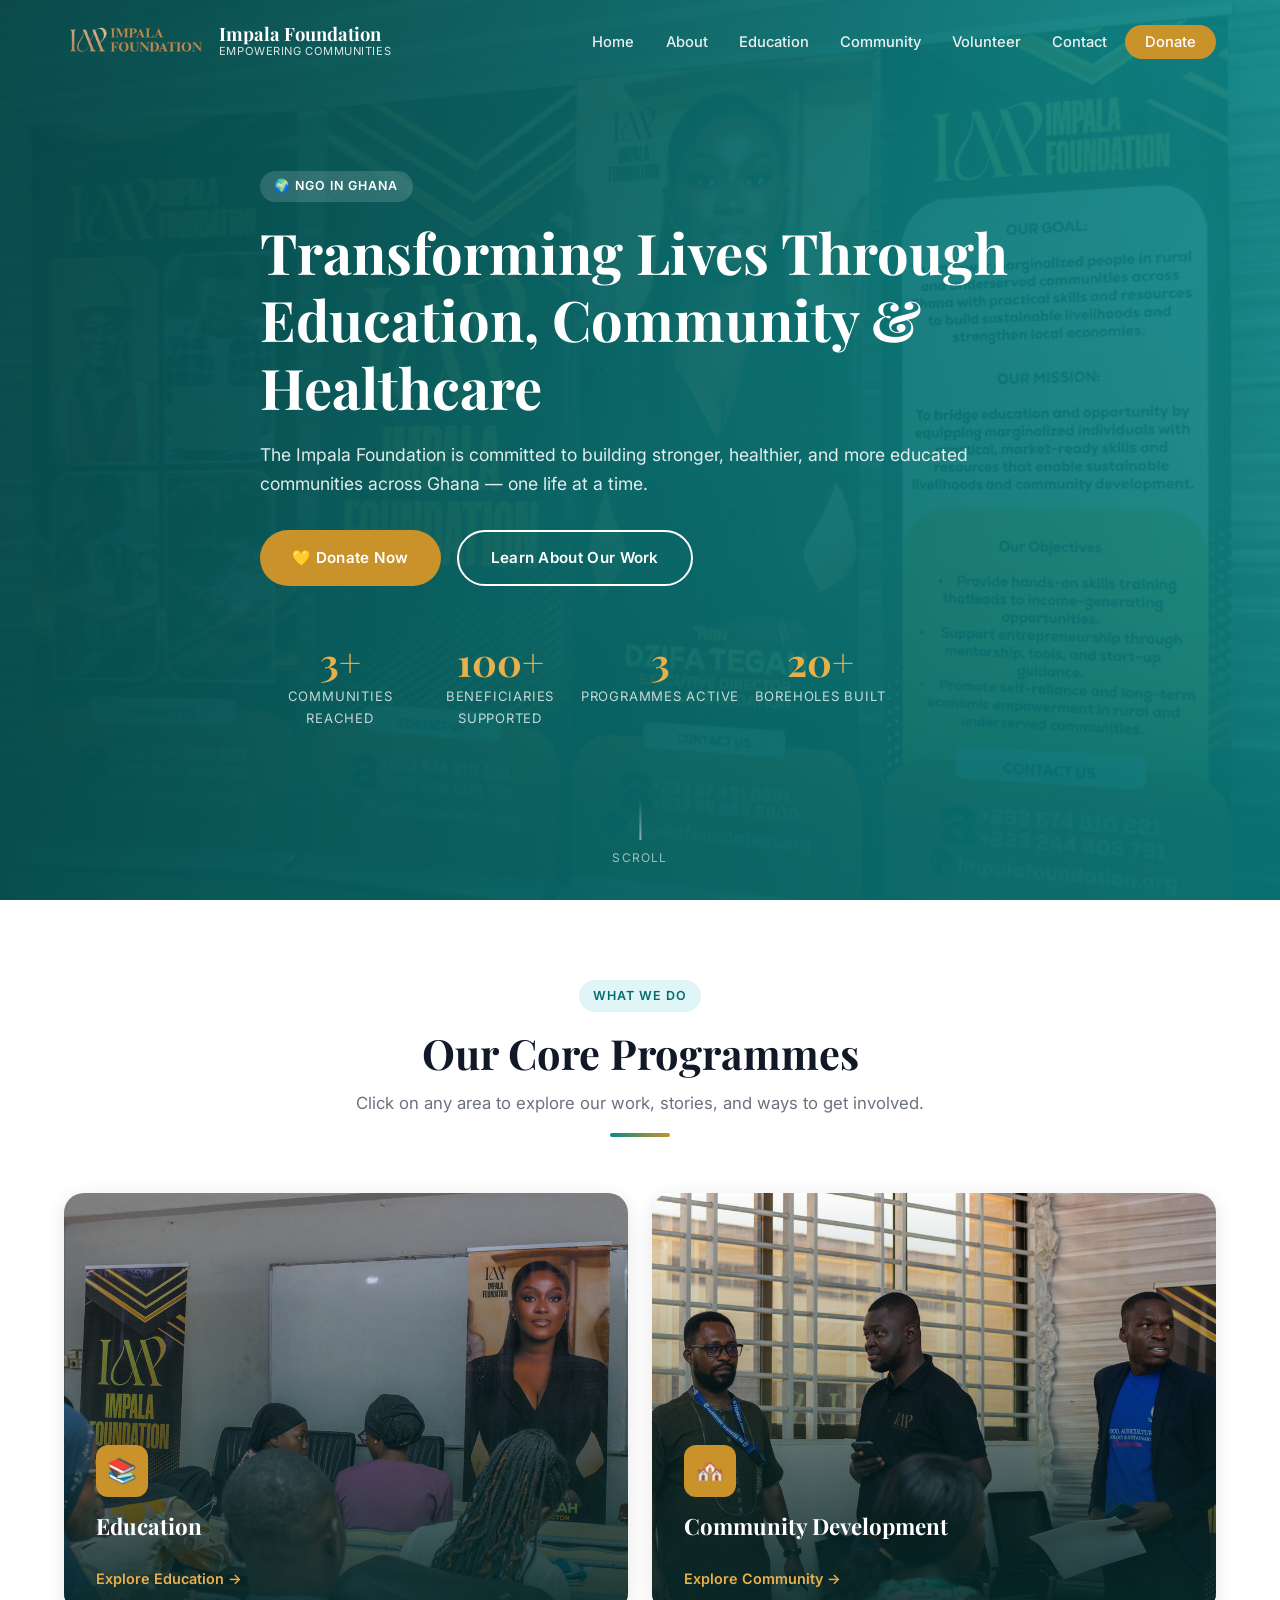
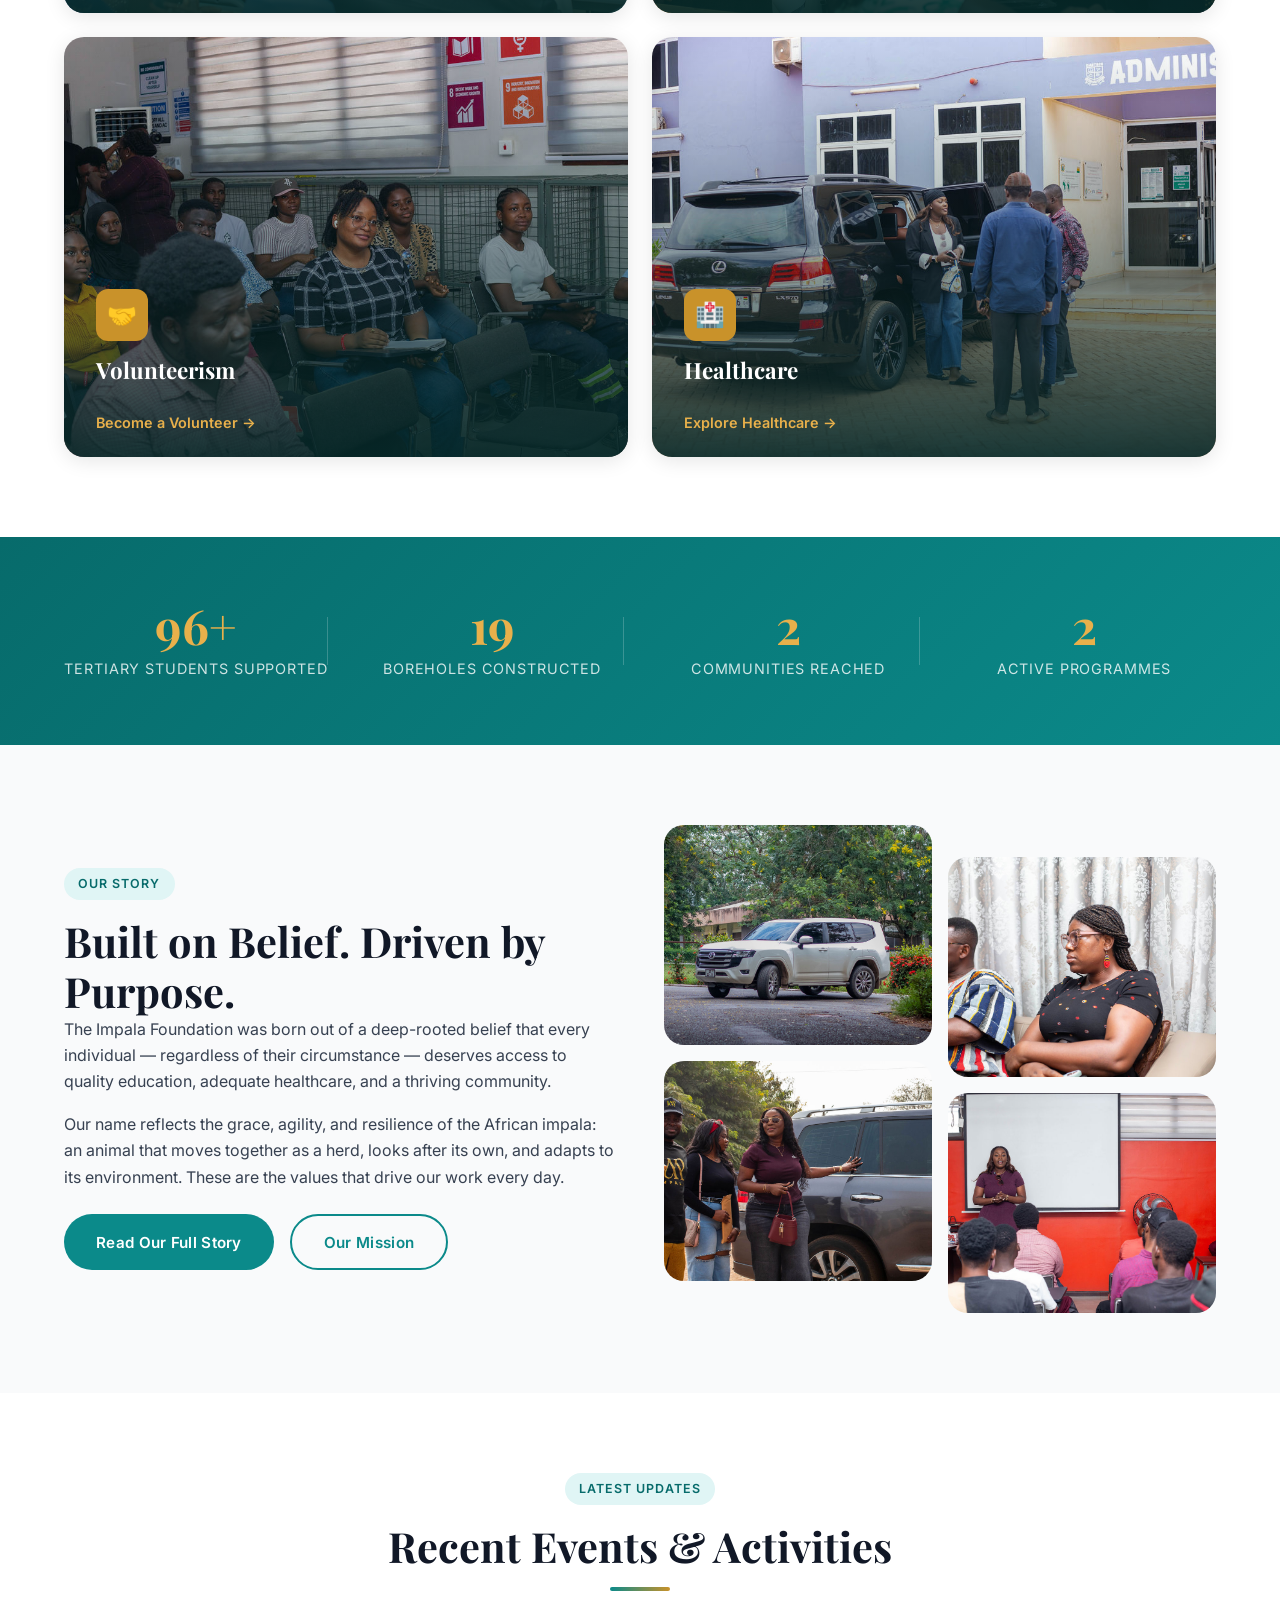
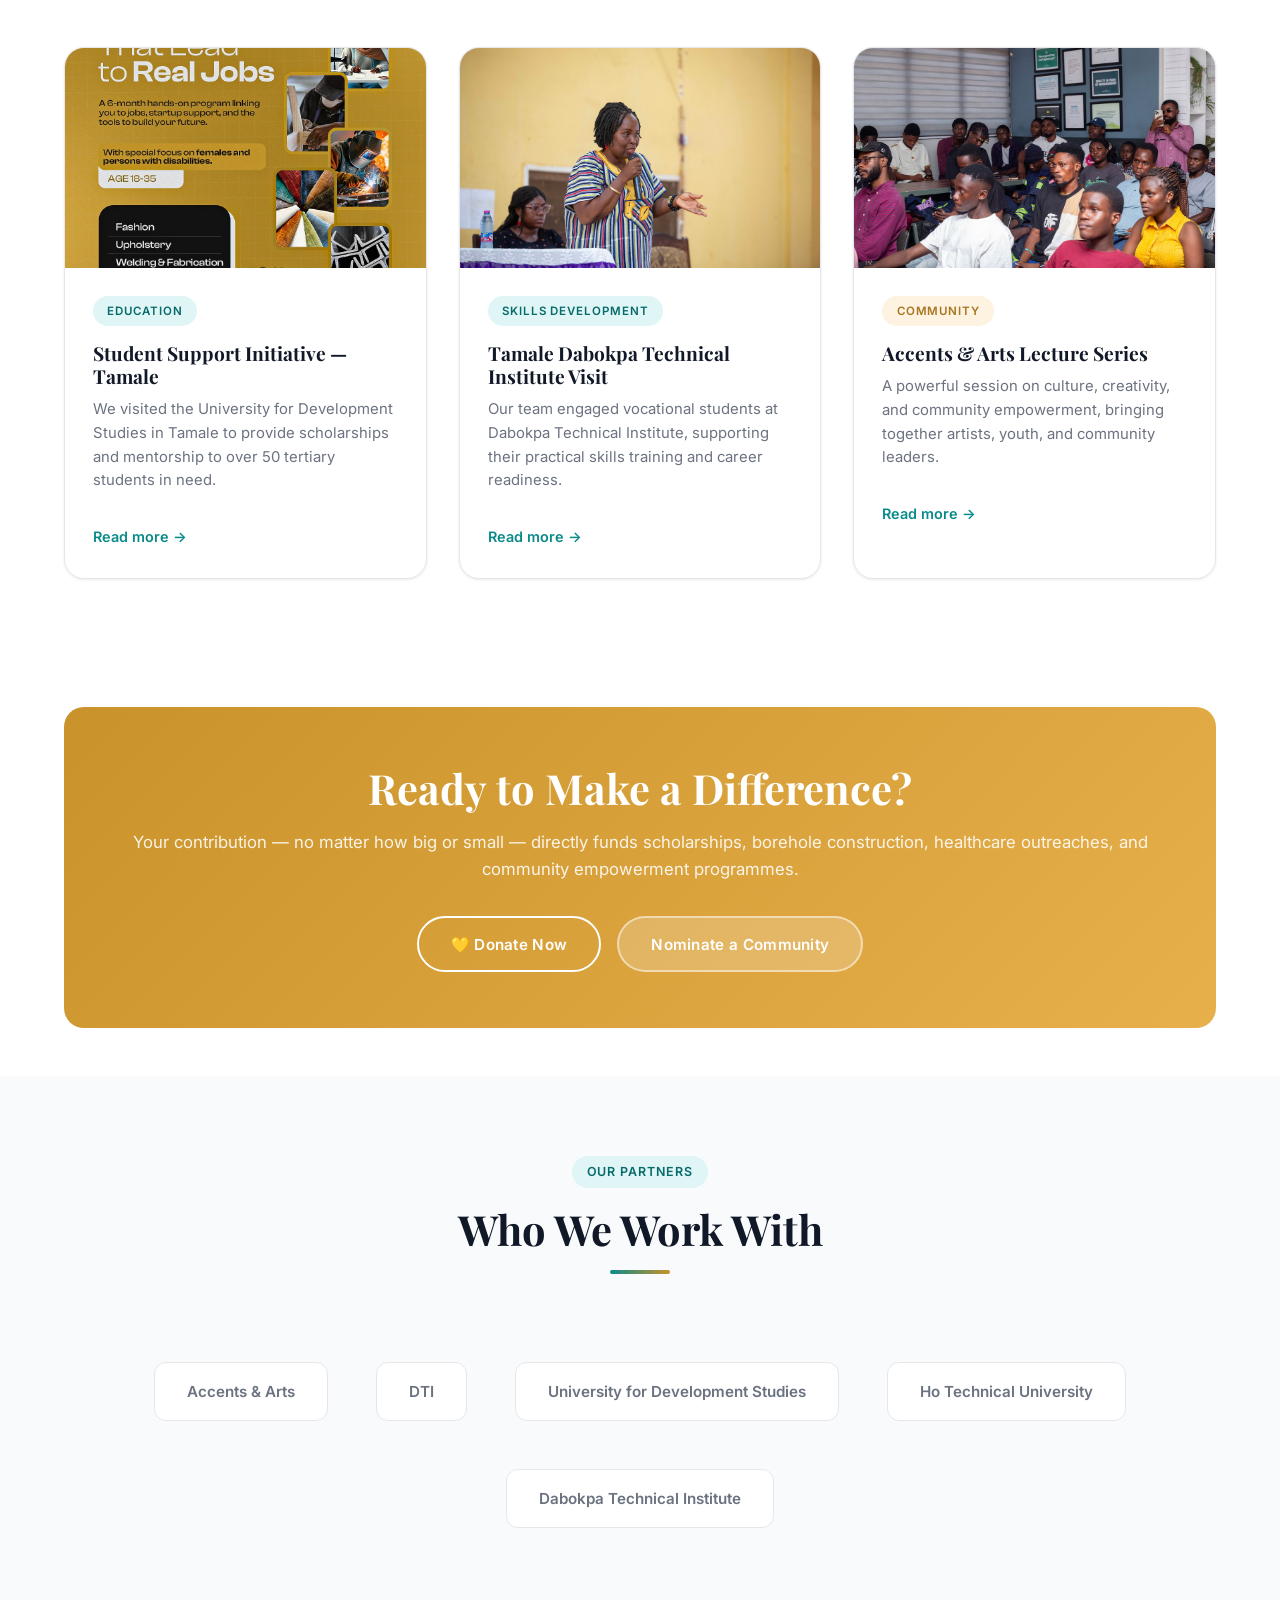
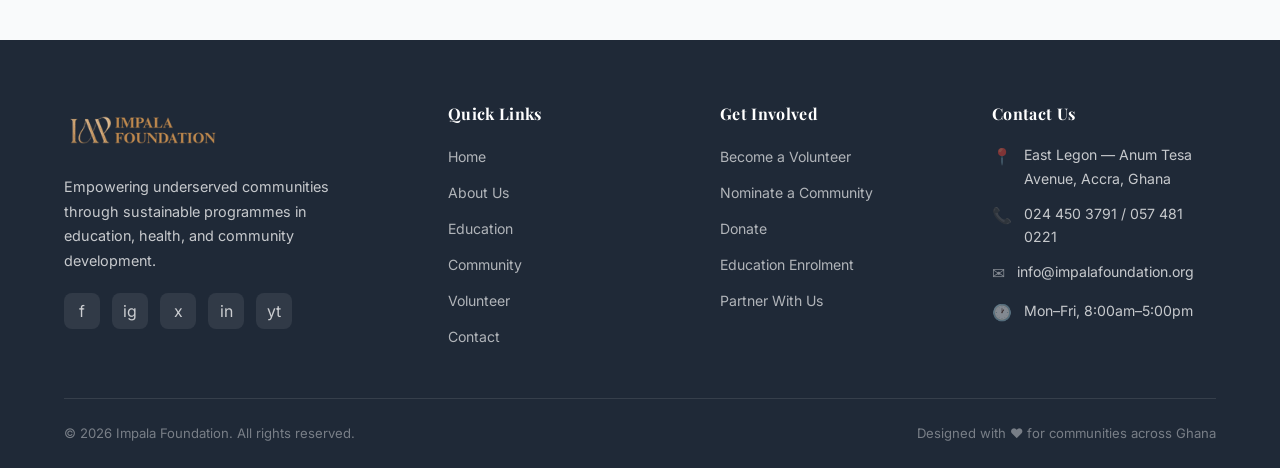
==== commit 880c084c: "Clean URLs: strip .html from internal links + 301 redirect .html to extensionless" ====
--- a/index.html
+++ b/index.html
@@ -14,7 +14,7 @@
 <nav class="navbar" id="navbar">
   <div class="container">
     <div class="nav-inner">
-      <a href="index.html" class="nav-logo">
+      <a href="/" class="nav-logo">
         <img src="Assets/Logo/IMPALA FOUNDATION.png" alt="Impala Foundation" />
         <div class="nav-logo-text">
           Impala Foundation
@@ -22,13 +22,13 @@
         </div>
       </a>
       <ul class="nav-links">
-        <li><a href="index.html"     class="nav-link">Home</a></li>
-        <li><a href="about.html"     class="nav-link">About</a></li>
-        <li><a href="education.html" class="nav-link">Education</a></li>
-        <li><a href="community.html" class="nav-link">Community</a></li>
-        <li><a href="volunteer.html" class="nav-link">Volunteer</a></li>
-        <li><a href="contact.html"   class="nav-link">Contact</a></li>
-        <li><a href="contact.html#donate" class="nav-link nav-cta">Donate</a></li>
+        <li><a href="/"     class="nav-link">Home</a></li>
+        <li><a href="about"     class="nav-link">About</a></li>
+        <li><a href="education" class="nav-link">Education</a></li>
+        <li><a href="community" class="nav-link">Community</a></li>
+        <li><a href="volunteer" class="nav-link">Volunteer</a></li>
+        <li><a href="contact"   class="nav-link">Contact</a></li>
+        <li><a href="contact#donate" class="nav-link nav-cta">Donate</a></li>
       </ul>
       <button class="hamburger" aria-label="Toggle menu">
         <span></span><span></span><span></span>
@@ -48,8 +48,8 @@
       <h1>Transforming Lives Through Education, Community &amp; Healthcare</h1>
       <p>The Impala Foundation is committed to building stronger, healthier, and more educated communities across Ghana — one life at a time.</p>
       <div class="hero-btns">
-        <a href="contact.html#donate" class="btn btn-primary">💛 Donate Now</a>
-        <a href="about.html" class="btn btn-secondary">Learn About Our Work</a>
+        <a href="contact#donate" class="btn btn-primary">💛 Donate Now</a>
+        <a href="about" class="btn btn-secondary">Learn About Our Work</a>
       </div>
       <div class="hero-stats">
         <div class="hero-stat">
@@ -88,7 +88,7 @@
     </div>
     <div class="grid-2" style="grid-template-columns:repeat(2,1fr); gap:1.5rem;">
       <!-- Education -->
-      <a href="education.html" class="prog-card fade-in">
+      <a href="education" class="prog-card fade-in">
         <img class="prog-card-img" src="Assets/studentsupportinitiativetamale-photo-download-1of1/Highlights/IMG_1044.jpg" alt="Education Programme" />
         <div class="prog-card-overlay"></div>
         <div class="prog-card-content">
@@ -99,7 +99,7 @@
         </div>
       </a>
       <!-- Community -->
-      <a href="community.html" class="prog-card fade-in">
+      <a href="community" class="prog-card fade-in">
         <img class="prog-card-img" src="Assets/studentsupportinitiativeho-photo-download-1of1/Highlights/IMG_0681.jpg" alt="Community Development" />
         <div class="prog-card-overlay"></div>
         <div class="prog-card-content">
@@ -110,7 +110,7 @@
         </div>
       </a>
       <!-- Volunteer -->
-      <a href="volunteer.html" class="prog-card fade-in">
+      <a href="volunteer" class="prog-card fade-in">
         <img class="prog-card-img" src="Assets/accentsandartlecturepictures-photo-download-1of1/Highlights/HGL-1.jpg" alt="Volunteer with us" />
         <div class="prog-card-overlay"></div>
         <div class="prog-card-content">
@@ -121,7 +121,7 @@
         </div>
       </a>
       <!-- Healthcare -->
-      <a href="community.html#healthcare" class="prog-card fade-in">
+      <a href="community#healthcare" class="prog-card fade-in">
         <img class="prog-card-img" src="Assets/tamaledabokpatechnicalinstitute-photo-download-1of1/Highlights/IMPALA-Tamale-0462.jpg" alt="Healthcare" />
         <div class="prog-card-overlay"></div>
         <div class="prog-card-content">
@@ -169,8 +169,8 @@
         <p>The Impala Foundation was born out of a deep-rooted belief that every individual — regardless of their circumstance — deserves access to quality education, adequate healthcare, and a thriving community.</p>
         <p>Our name reflects the grace, agility, and resilience of the African impala: an animal that moves together as a herd, looks after its own, and adapts to its environment. These are the values that drive our work every day.</p>
         <div style="display:flex;gap:1rem;flex-wrap:wrap;margin-top:1.5rem;">
-          <a href="about.html" class="btn btn-teal">Read Our Full Story</a>
-          <a href="about.html#mission" class="btn btn-outline">Our Mission</a>
+          <a href="about" class="btn btn-teal">Read Our Full Story</a>
+          <a href="about#mission" class="btn btn-outline">Our Mission</a>
         </div>
       </div>
       <div class="fade-in" style="display:grid;grid-template-columns:1fr 1fr;gap:1rem;">
@@ -206,7 +206,7 @@
           <div class="label" style="font-size:.72rem;">Education</div>
           <h4 class="card-title">Student Support Initiative — Tamale</h4>
           <p class="card-text">We visited the University for Development Studies in Tamale to provide scholarships and mentorship to over 50 tertiary students in need.</p>
-          <a href="education.html" class="card-link">Read more →</a>
+          <a href="education" class="card-link">Read more →</a>
         </div>
       </div>
       <div class="card fade-in">
@@ -215,7 +215,7 @@
           <div class="label" style="font-size:.72rem;">Skills Development</div>
           <h4 class="card-title">Tamale Dabokpa Technical Institute Visit</h4>
           <p class="card-text">Our team engaged vocational students at Dabokpa Technical Institute, supporting their practical skills training and career readiness.</p>
-          <a href="education.html" class="card-link">Read more →</a>
+          <a href="education" class="card-link">Read more →</a>
         </div>
       </div>
       <div class="card fade-in">
@@ -224,7 +224,7 @@
           <div class="label label-gold" style="font-size:.72rem;">Community</div>
           <h4 class="card-title">Accents &amp; Arts Lecture Series</h4>
           <p class="card-text">A powerful session on culture, creativity, and community empowerment, bringing together artists, youth, and community leaders.</p>
-          <a href="community.html" class="card-link">Read more →</a>
+          <a href="community" class="card-link">Read more →</a>
         </div>
       </div>
     </div>
@@ -238,8 +238,8 @@
       <h2>Ready to Make a Difference?</h2>
       <p>Your contribution — no matter how big or small — directly funds scholarships, borehole construction, healthcare outreaches, and community empowerment programmes.</p>
       <div style="display:flex;gap:1rem;justify-content:center;flex-wrap:wrap;">
-        <a href="contact.html#donate" class="btn btn-secondary">💛 Donate Now</a>
-        <a href="community.html#nominate" class="btn" style="background:rgba(255,255,255,.2);color:white;border:2px solid rgba(255,255,255,.5);">Nominate a Community</a>
+        <a href="contact#donate" class="btn btn-secondary">💛 Donate Now</a>
+        <a href="community#nominate" class="btn" style="background:rgba(255,255,255,.2);color:white;border:2px solid rgba(255,255,255,.5);">Nominate a Community</a>
       </div>
     </div>
   </div>
@@ -281,22 +281,22 @@
       <div>
         <h5>Quick Links</h5>
         <ul class="footer-links">
-          <li><a href="index.html">Home</a></li>
-          <li><a href="about.html">About Us</a></li>
-          <li><a href="education.html">Education</a></li>
-          <li><a href="community.html">Community</a></li>
-          <li><a href="volunteer.html">Volunteer</a></li>
-          <li><a href="contact.html">Contact</a></li>
+          <li><a href="/">Home</a></li>
+          <li><a href="about">About Us</a></li>
+          <li><a href="education">Education</a></li>
+          <li><a href="community">Community</a></li>
+          <li><a href="volunteer">Volunteer</a></li>
+          <li><a href="contact">Contact</a></li>
         </ul>
       </div>
       <div>
         <h5>Get Involved</h5>
         <ul class="footer-links">
-          <li><a href="volunteer.html#apply">Become a Volunteer</a></li>
-          <li><a href="community.html#nominate">Nominate a Community</a></li>
-          <li><a href="contact.html#donate">Donate</a></li>
-          <li><a href="education.html#enroll">Education Enrolment</a></li>
-          <li><a href="contact.html">Partner With Us</a></li>
+          <li><a href="volunteer#apply">Become a Volunteer</a></li>
+          <li><a href="community#nominate">Nominate a Community</a></li>
+          <li><a href="contact#donate">Donate</a></li>
+          <li><a href="education#enroll">Education Enrolment</a></li>
+          <li><a href="contact">Partner With Us</a></li>
         </ul>
       </div>
       <div>
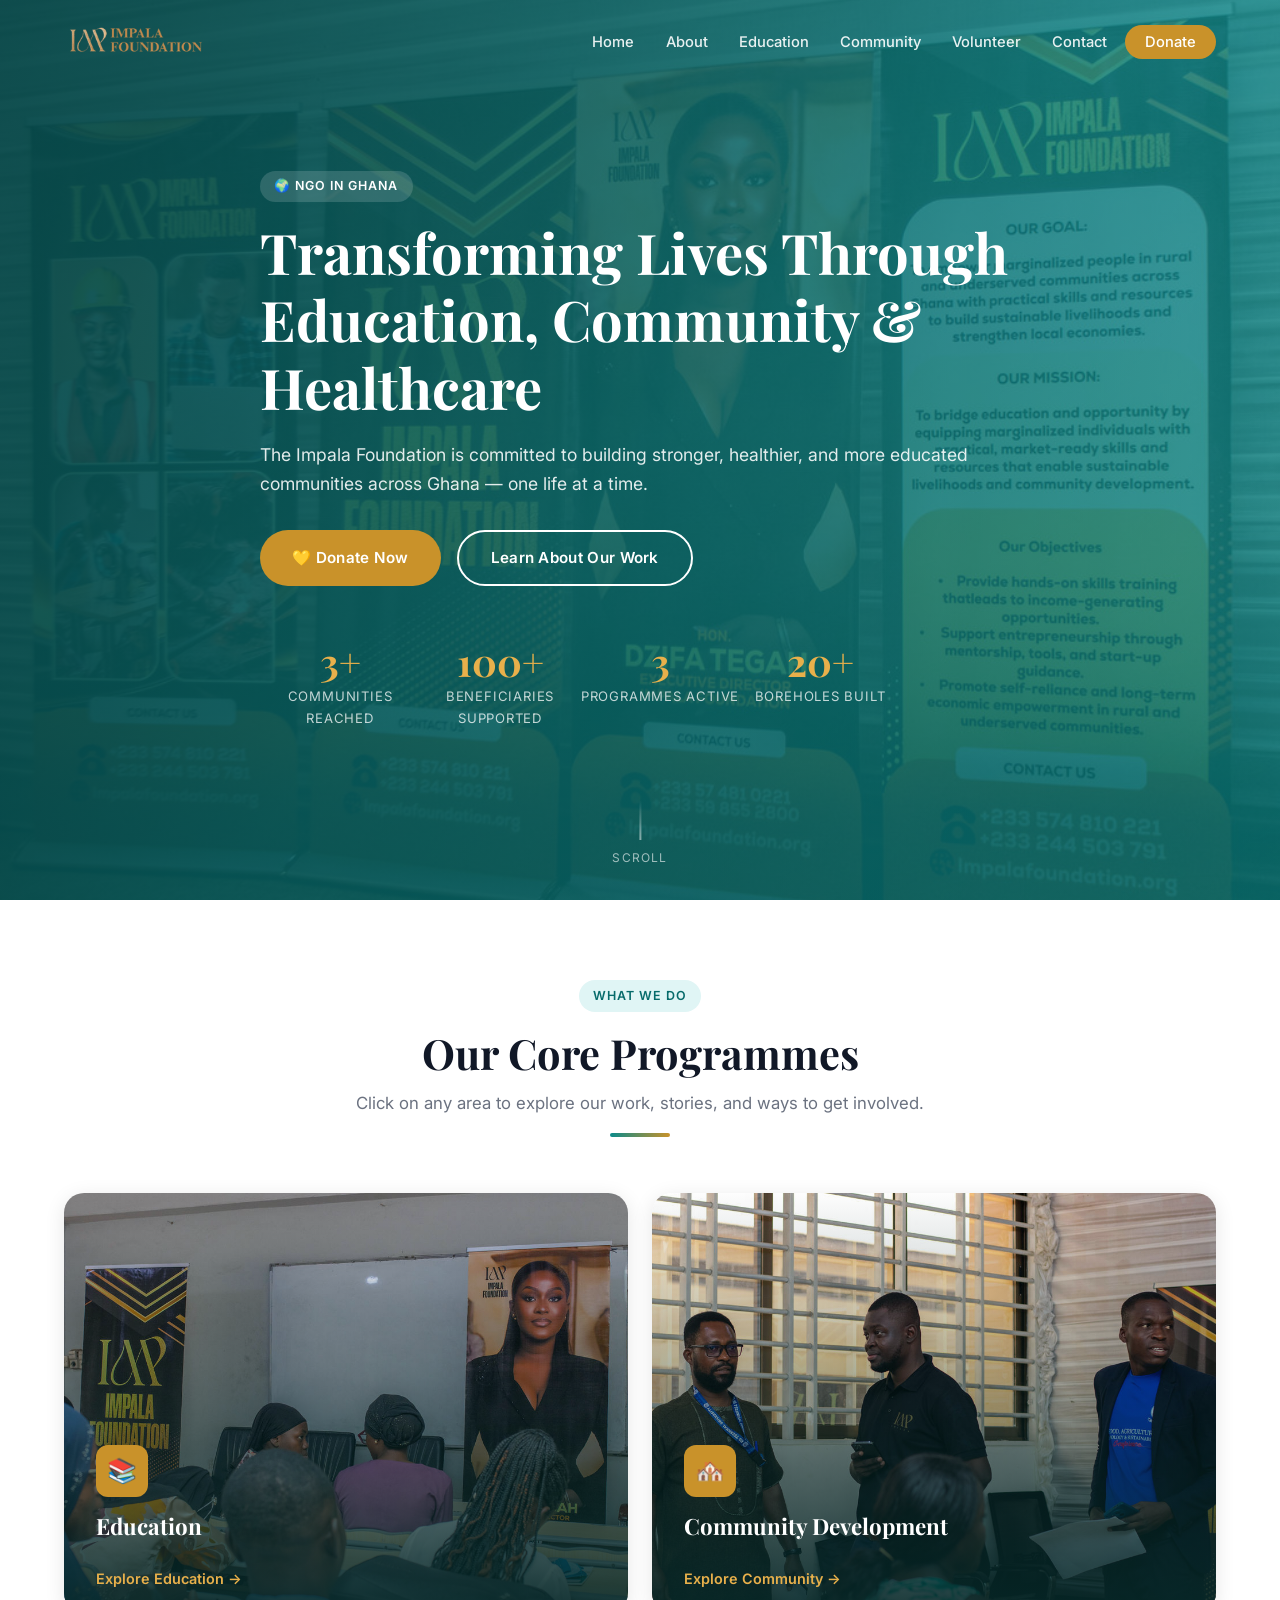
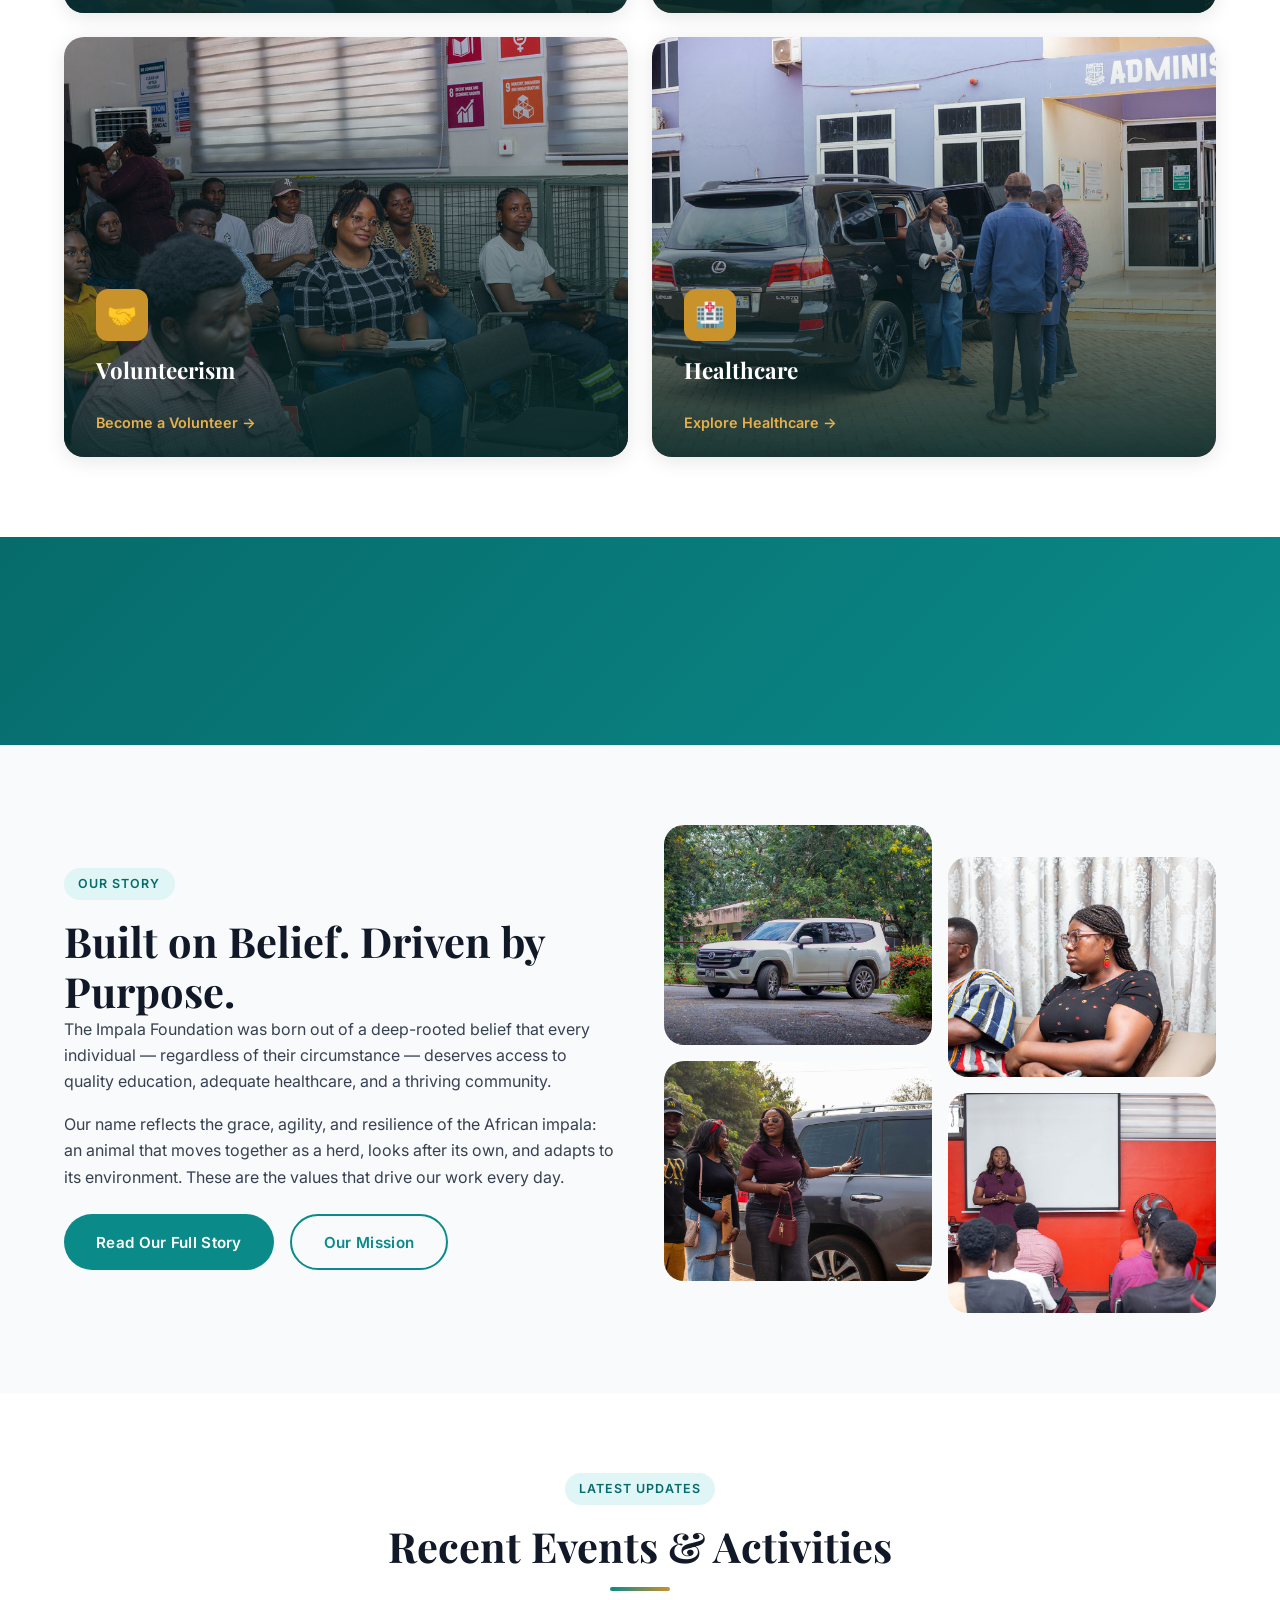
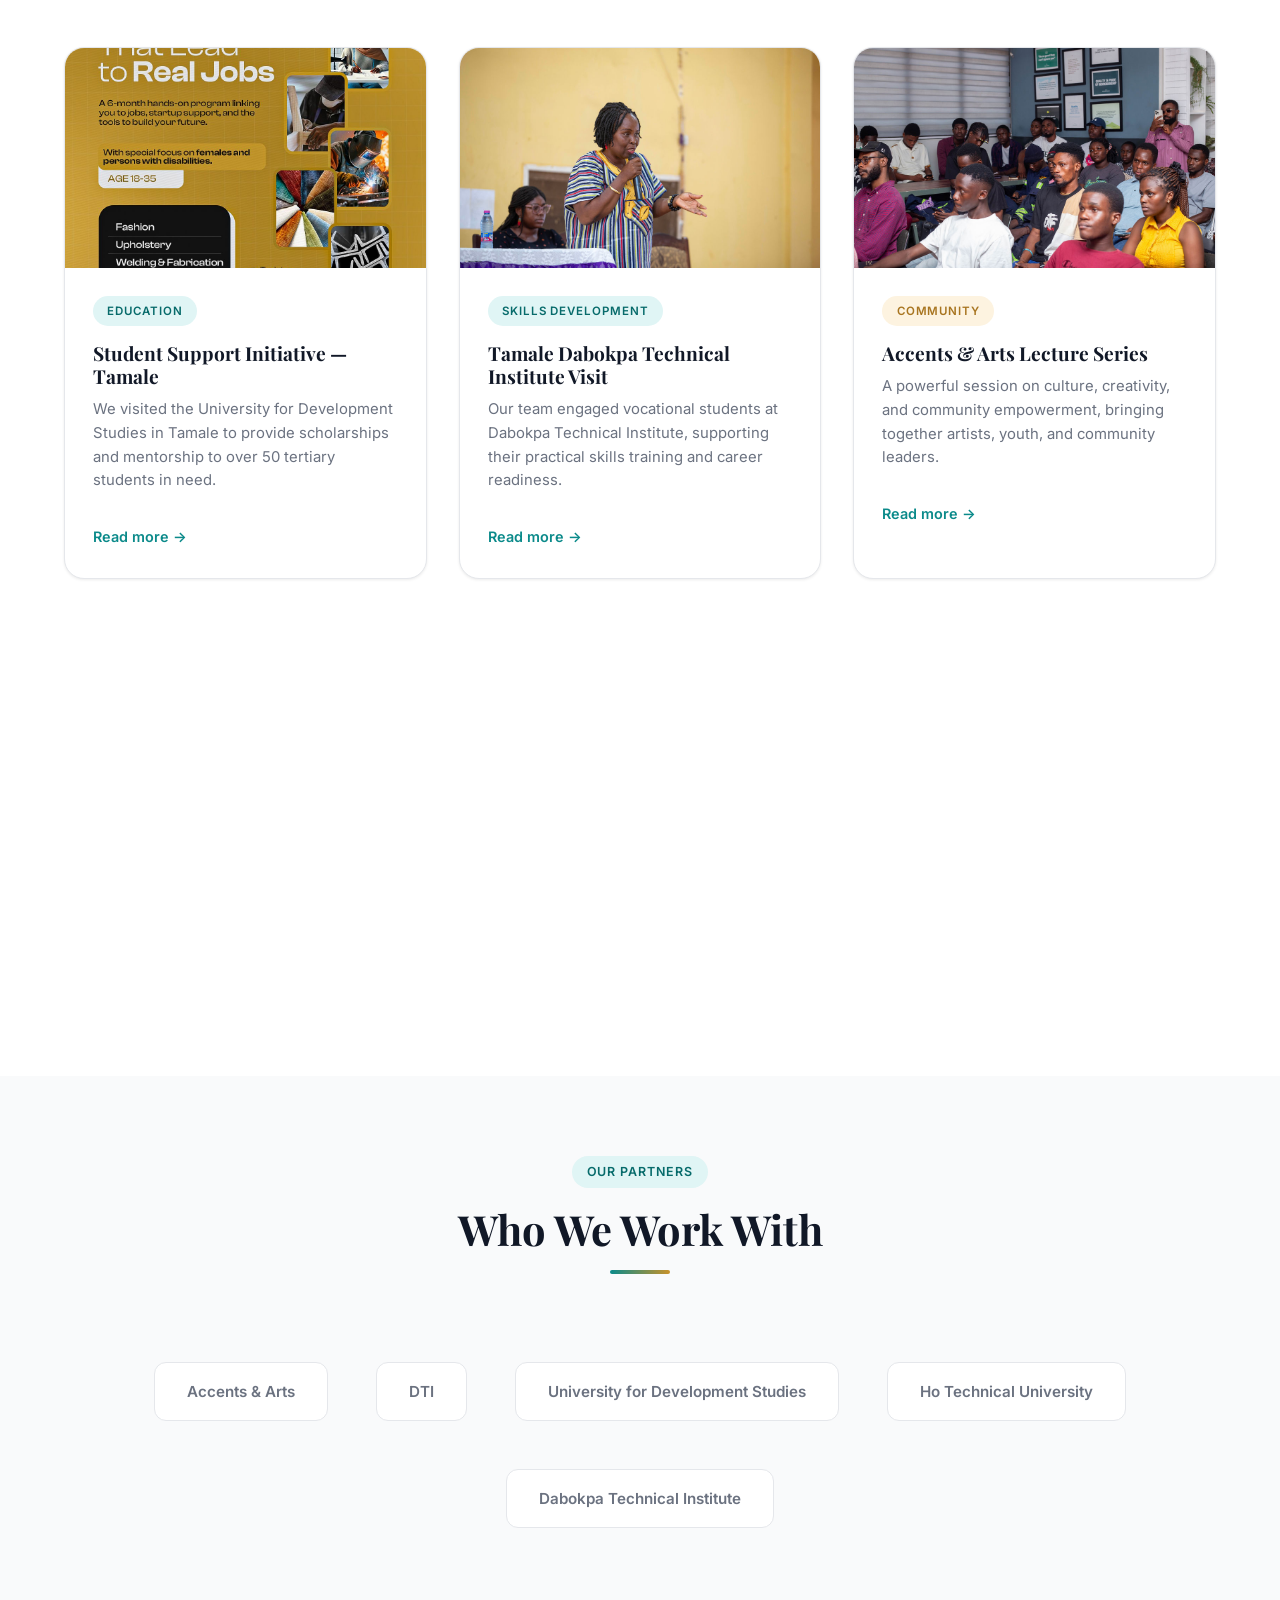
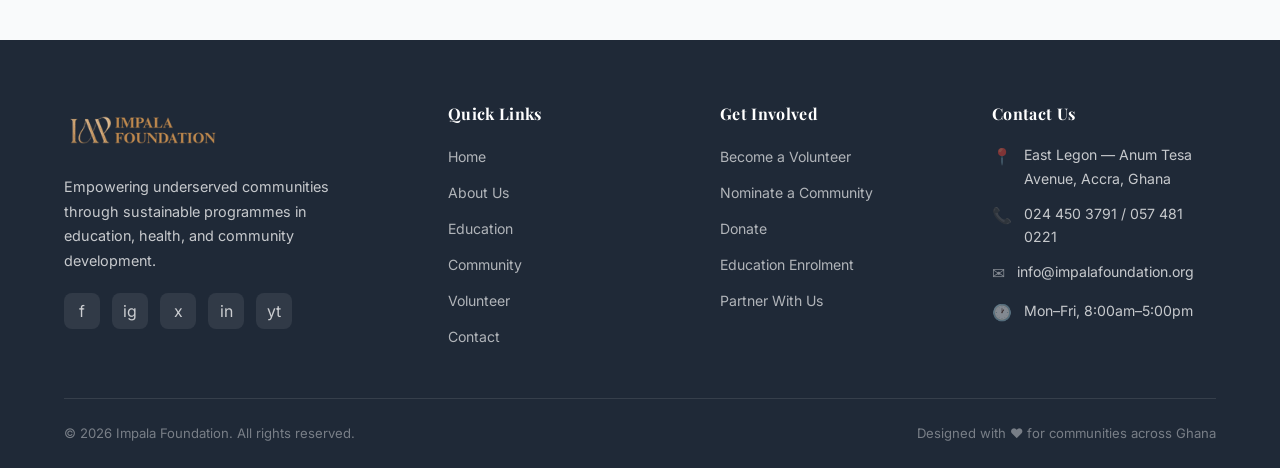
==== commit 6fac6877: "Header fixes: remove duplicate logo text, show banner images more, robust mobile menu (992px breakpo" ====
--- a/index.html
+++ b/index.html
@@ -16,10 +16,6 @@
     <div class="nav-inner">
       <a href="/" class="nav-logo">
         <img src="Assets/Logo/IMPALA FOUNDATION.png" alt="Impala Foundation" />
-        <div class="nav-logo-text">
-          Impala Foundation
-          <span>Empowering Communities</span>
-        </div>
       </a>
       <ul class="nav-links">
         <li><a href="/"     class="nav-link">Home</a></li>
--- a/css/styles.css
+++ b/css/styles.css
@@ -268,6 +268,8 @@
   padding: .5rem;
   border-radius: 8px;
   transition: background var(--transition);
+  position: relative;
+  z-index: 1002;
 }
 .hamburger span {
   display: block;
@@ -278,6 +280,7 @@
   transition: all var(--transition);
 }
 .navbar.scrolled .hamburger span { background: var(--dark); }
+.hamburger.open span { background: var(--dark); }
 .hamburger.open span:nth-child(1) { transform: translateY(7px) rotate(45deg); }
 .hamburger.open span:nth-child(2) { opacity: 0; }
 .hamburger.open span:nth-child(3) { transform: translateY(-7px) rotate(-45deg); }
@@ -296,12 +299,12 @@
   inset: 0;
   background-size: cover;
   background-position: center;
-  opacity: .22;
+  opacity: .4;
 }
 .hero-overlay {
   position: absolute;
   inset: 0;
-  background: linear-gradient(to right, rgba(6,73,74,.85) 0%, rgba(11,138,138,.5) 100%);
+  background: linear-gradient(to right, rgba(6,73,74,.82) 0%, rgba(11,138,138,.45) 100%);
 }
 .hero-content {
   position: relative;
@@ -363,7 +366,7 @@
 
 /* ── Page Hero (inner pages) ── */
 .page-hero {
-  min-height: 50vh;
+  min-height: 60vh;
   display: flex;
   align-items: flex-end;
   padding-bottom: 4rem;
@@ -371,9 +374,9 @@
   overflow: hidden;
   background: linear-gradient(135deg, #06494a, #0b8a8a);
 }
-.page-hero .hero-bg { opacity: .2; }
+.page-hero .hero-bg { opacity: .55; }
 .page-hero .hero-overlay {
-  background: linear-gradient(to bottom, rgba(6,73,74,.6), rgba(11,138,138,.85));
+  background: linear-gradient(to bottom, rgba(6,73,74,.25) 0%, rgba(6,73,74,.55) 55%, rgba(6,73,74,.88) 100%);
 }
 .page-hero-content {
   position: relative;
@@ -937,7 +940,8 @@
   .stats-grid { grid-template-columns: repeat(2, 1fr); }
   .stat-item::after { display: none; }
 }
-@media (max-width: 768px) {
+/* Mobile navigation — triggers on phones and small tablets */
+@media (max-width: 992px) {
   .hamburger { display: flex; }
   .nav-links {
     position: fixed;
@@ -957,7 +961,9 @@
   .nav-link { color: var(--text) !important; width: 100%; font-size: 1rem; }
   .nav-link:hover, .nav-link.active { background: var(--teal-light) !important; color: var(--teal-dark) !important; }
   .nav-cta { color: var(--white) !important; background: var(--gold) !important; }
-
+  .navbar.scrolled .hamburger span { background: var(--dark); }
+}
+@media (max-width: 768px) {
   .grid-2, .grid-3, .grid-4, .form-grid { grid-template-columns: 1fr; }
   .form-group.full { grid-column: 1; }
   .hero-stats { gap: 1.5rem; }
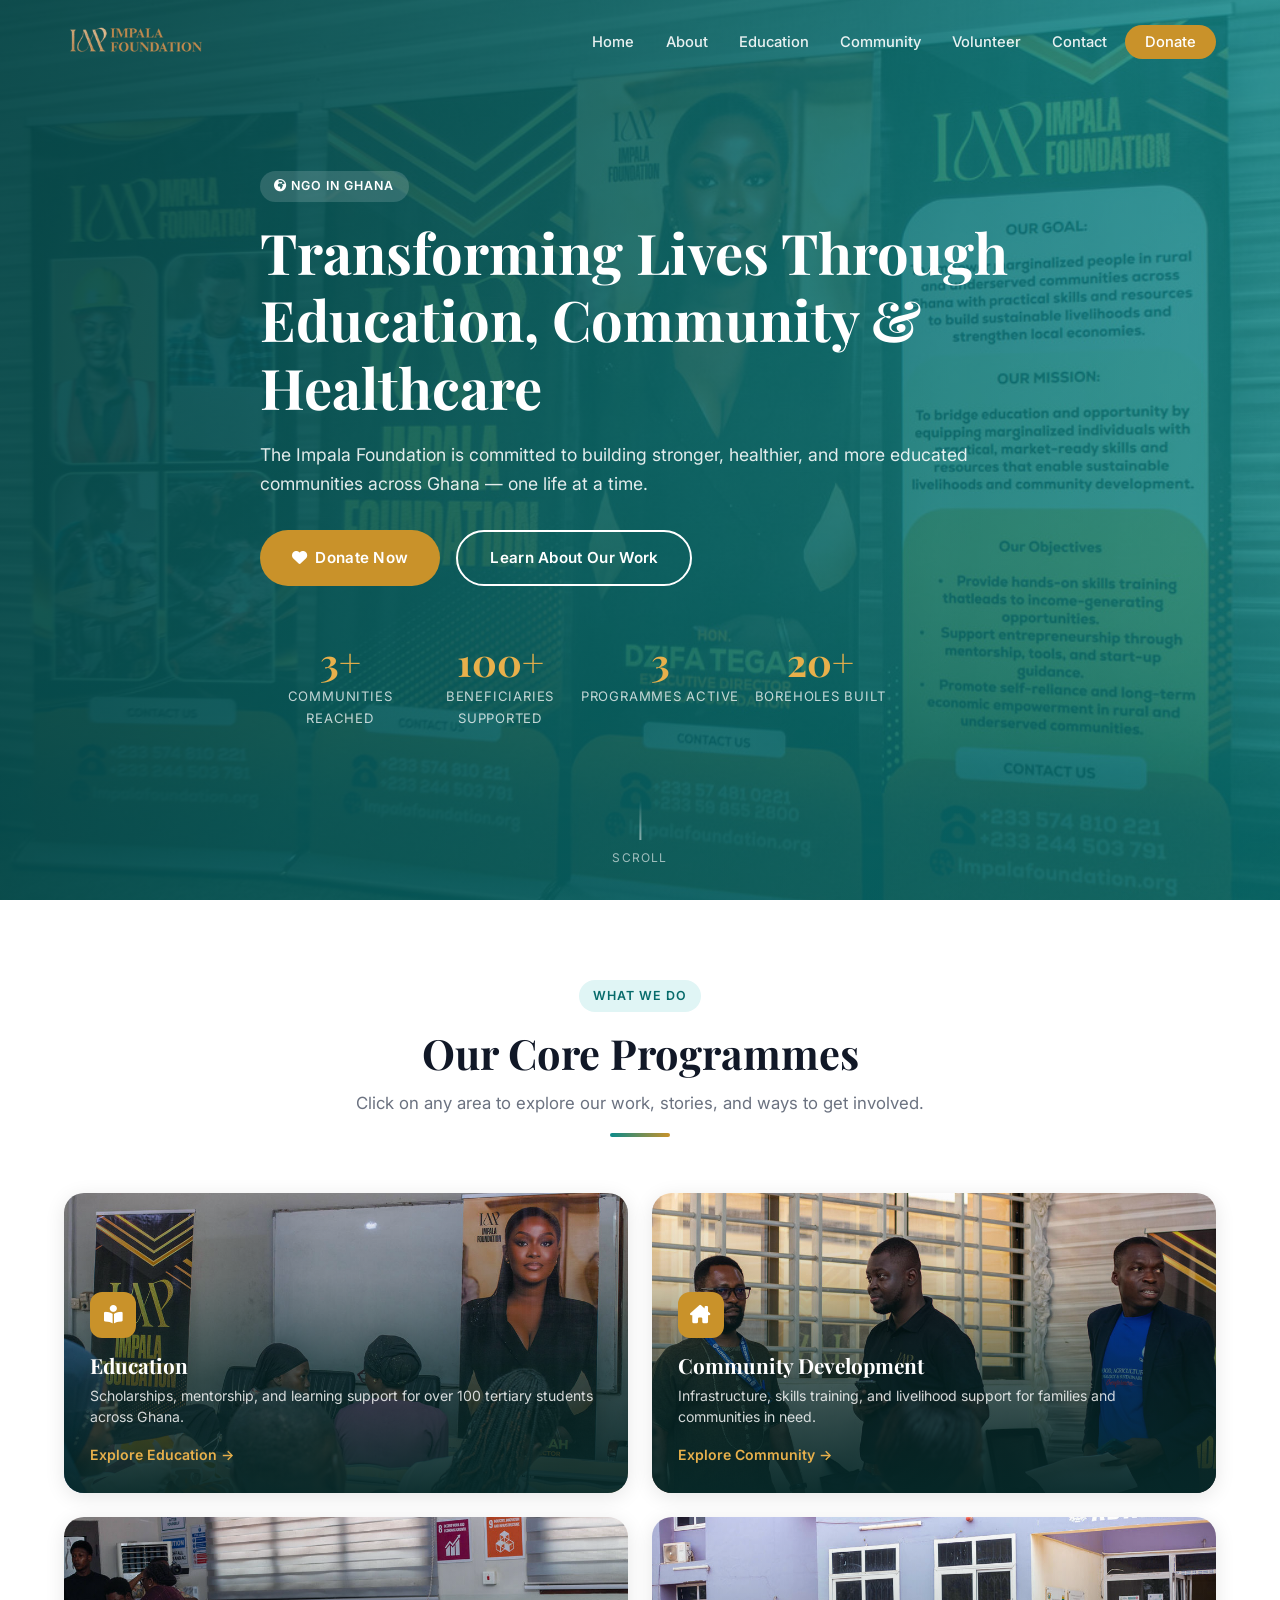
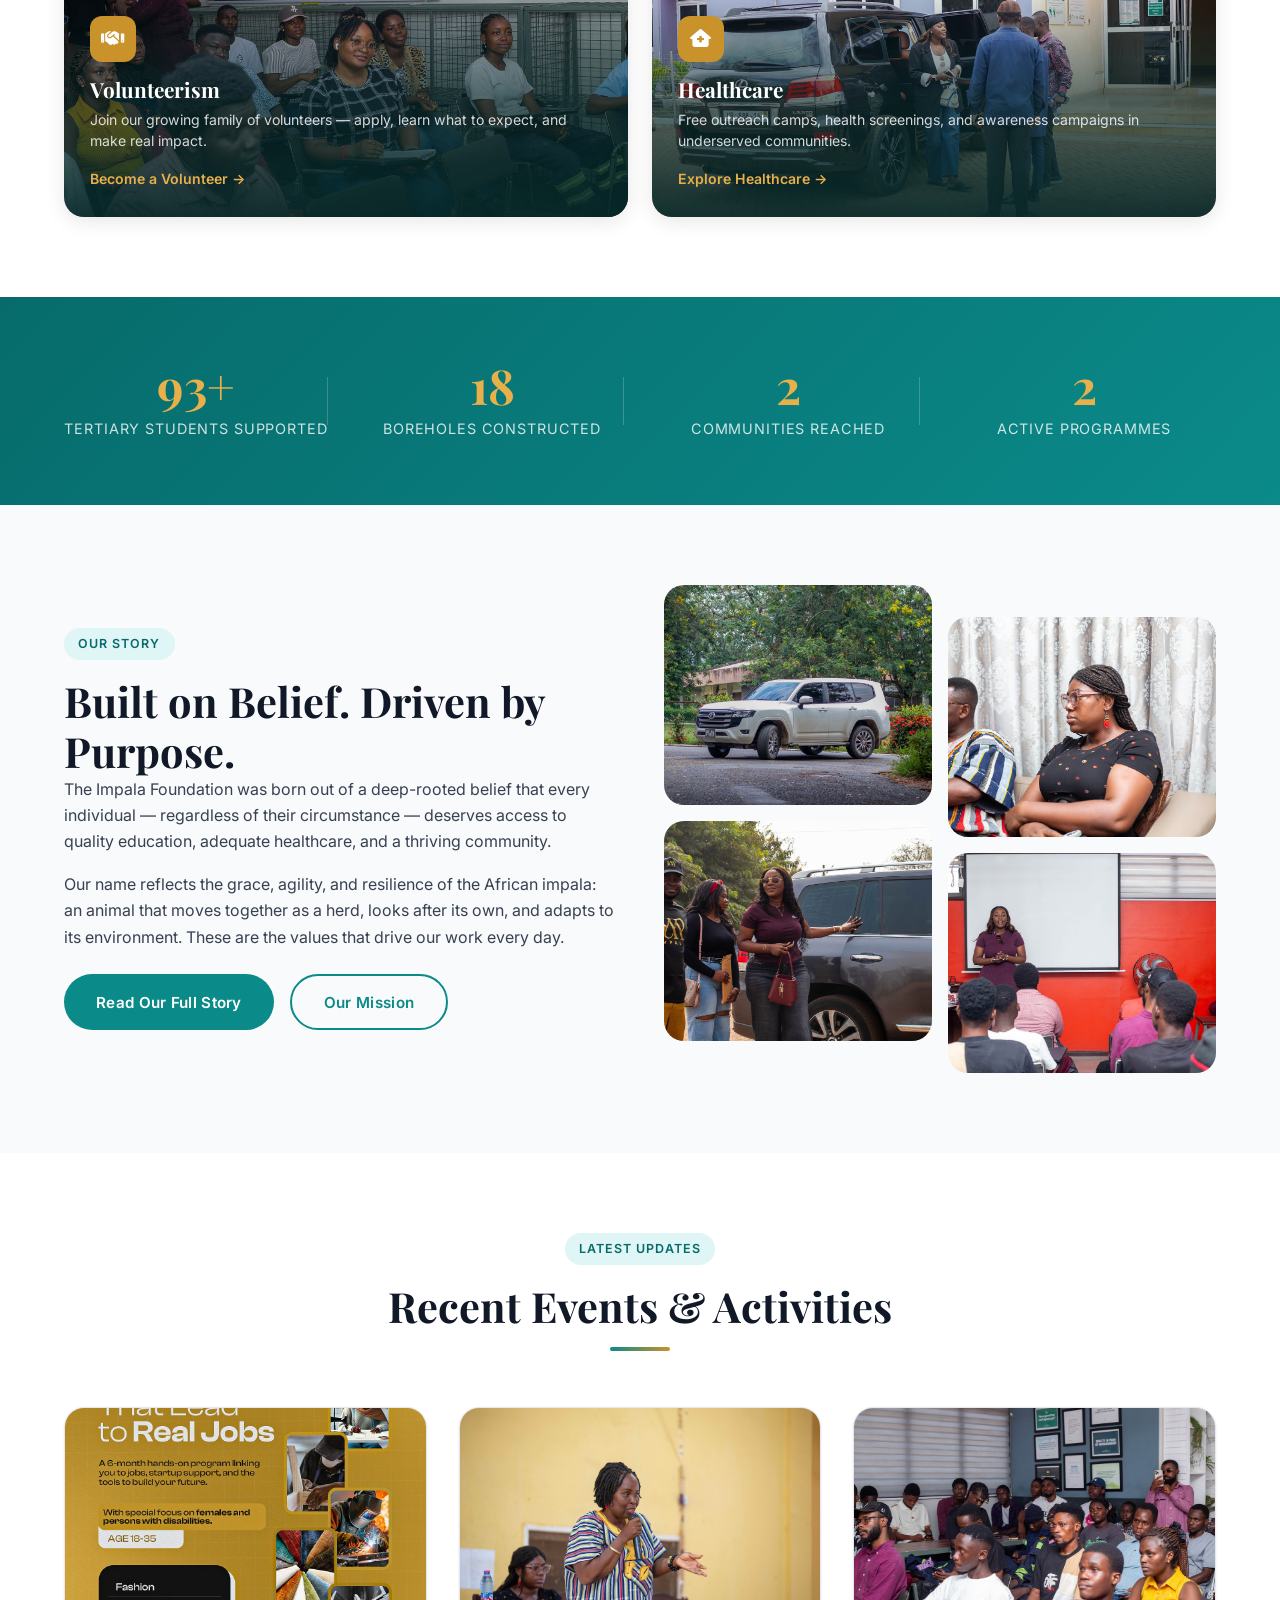
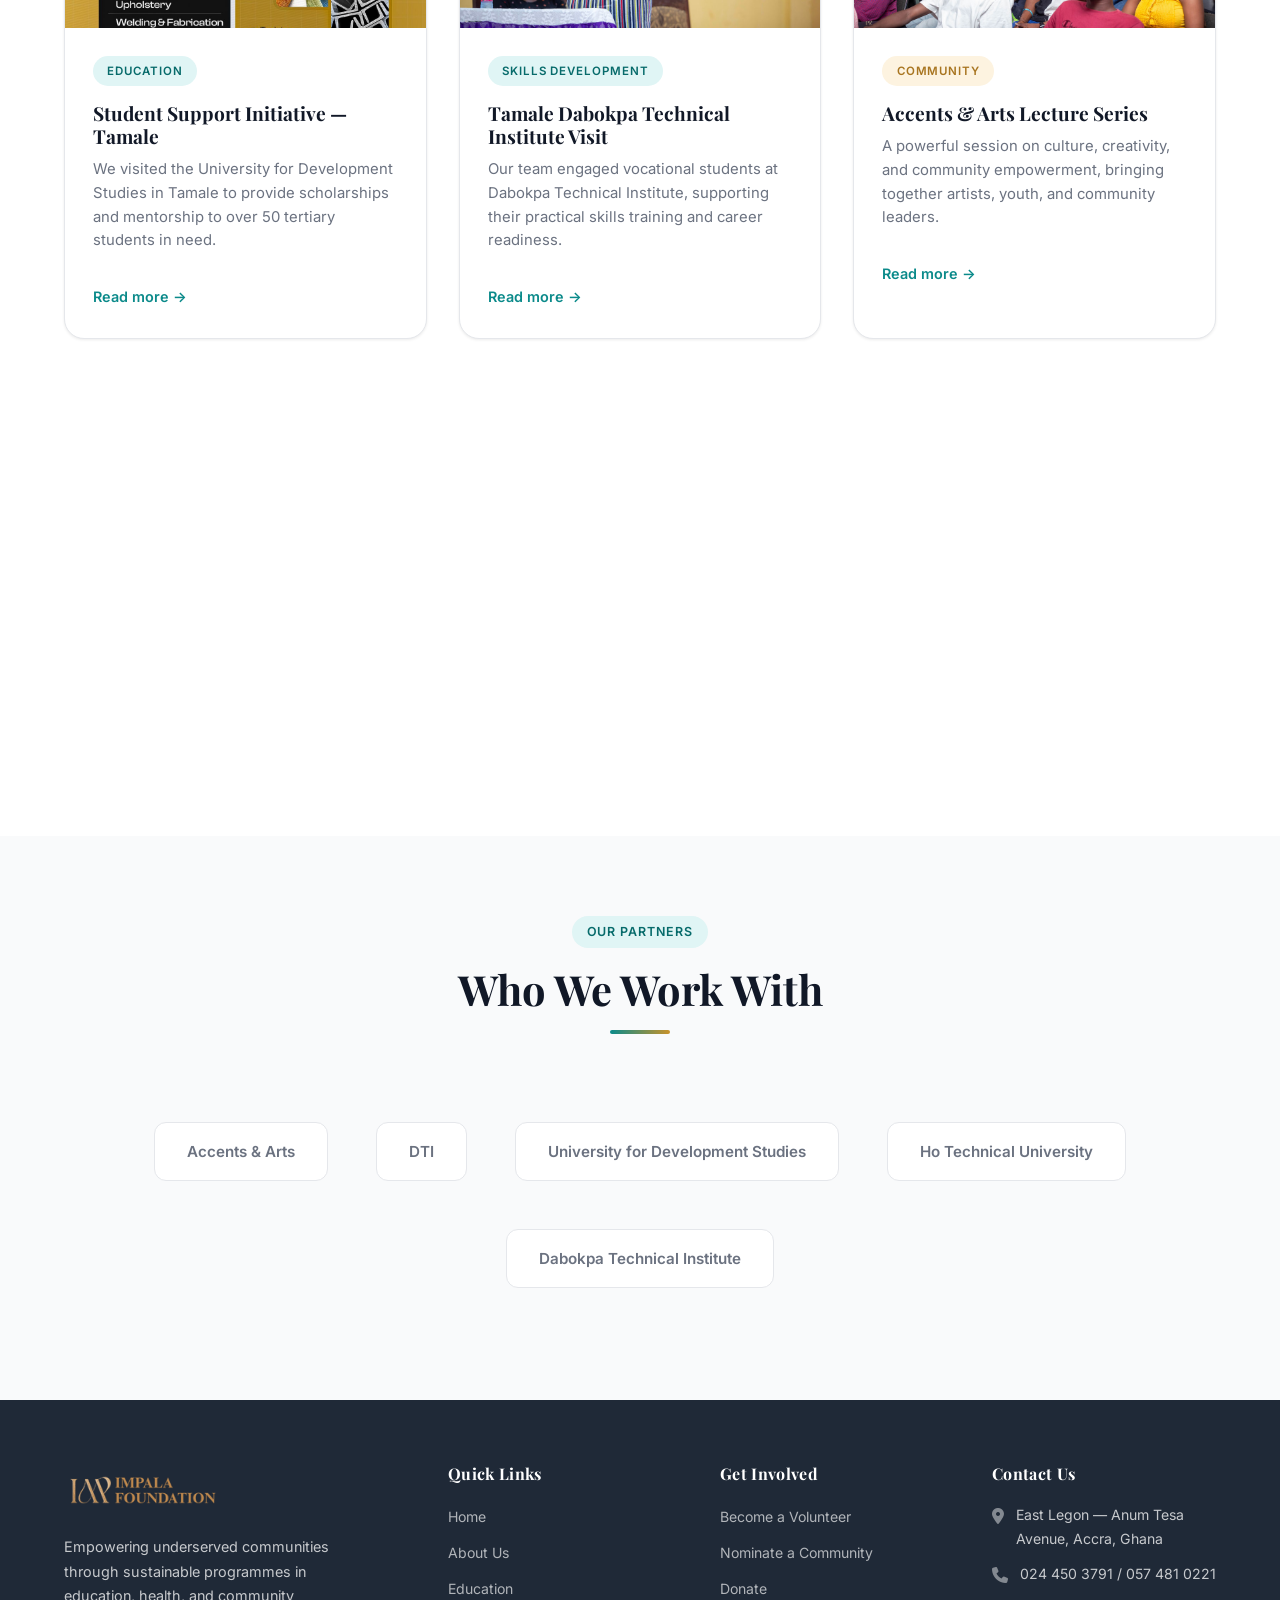
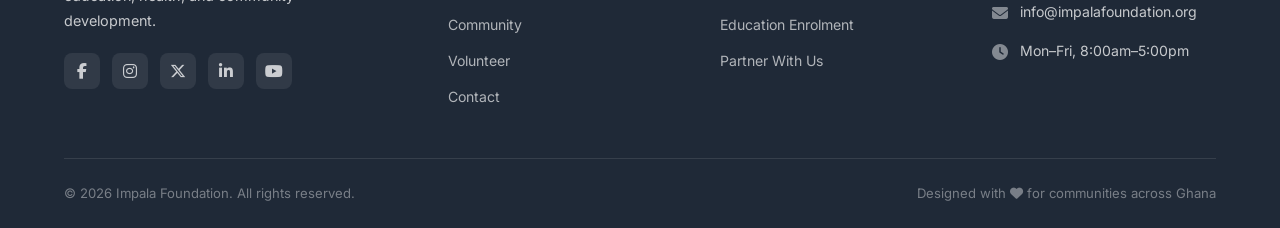
==== commit 6d811972: "Replace emojis with Font Awesome icons, real social brand icons (footer + contact), redesign Core Pr" ====
--- a/index.html
+++ b/index.html
@@ -5,6 +5,7 @@
   <meta name="viewport" content="width=device-width, initial-scale=1.0" />
   <title>Impala Foundation — Empowering Communities Through Education, Health & Hope</title>
   <meta name="description" content="The Impala Foundation is an NGO dedicated to educational development, community empowerment, volunteerism and healthcare across Ghana." />
+  <link rel="stylesheet" href="https://cdnjs.cloudflare.com/ajax/libs/font-awesome/6.5.2/css/all.min.css" referrerpolicy="no-referrer" />
   <link rel="stylesheet" href="css/styles.css" />
   <link rel="icon" href="Assets/Logo/IMPALA FOUNDATION.png" />
 </head>
@@ -40,11 +41,11 @@
   <div class="hero-overlay"></div>
   <div class="container">
     <div class="hero-content">
-      <div class="label">🌍 NGO in Ghana</div>
+      <div class="label"><i class="fa-solid fa-earth-africa"></i> NGO in Ghana</div>
       <h1>Transforming Lives Through Education, Community &amp; Healthcare</h1>
       <p>The Impala Foundation is committed to building stronger, healthier, and more educated communities across Ghana — one life at a time.</p>
       <div class="hero-btns">
-        <a href="contact#donate" class="btn btn-primary">💛 Donate Now</a>
+        <a href="contact#donate" class="btn btn-primary"><i class="fa-solid fa-heart"></i> Donate Now</a>
         <a href="about" class="btn btn-secondary">Learn About Our Work</a>
       </div>
       <div class="hero-stats">
@@ -82,13 +83,13 @@
       <p>Click on any area to explore our work, stories, and ways to get involved.</p>
       <div class="divider"></div>
     </div>
-    <div class="grid-2" style="grid-template-columns:repeat(2,1fr); gap:1.5rem;">
+    <div class="grid-2" style="gap:1.5rem;">
       <!-- Education -->
       <a href="education" class="prog-card fade-in">
         <img class="prog-card-img" src="Assets/studentsupportinitiativetamale-photo-download-1of1/Highlights/IMG_1044.jpg" alt="Education Programme" />
         <div class="prog-card-overlay"></div>
         <div class="prog-card-content">
-          <div class="prog-card-icon">📚</div>
+          <div class="prog-card-icon"><i class="fa-solid fa-book-open-reader"></i></div>
           <h3>Education</h3>
           <p>Scholarships, mentorship, and learning support for over 100 tertiary students across Ghana.</p>
           <div class="prog-card-link">Explore Education →</div>
@@ -99,7 +100,7 @@
         <img class="prog-card-img" src="Assets/studentsupportinitiativeho-photo-download-1of1/Highlights/IMG_0681.jpg" alt="Community Development" />
         <div class="prog-card-overlay"></div>
         <div class="prog-card-content">
-          <div class="prog-card-icon">🏘️</div>
+          <div class="prog-card-icon"><i class="fa-solid fa-house-chimney"></i></div>
           <h3>Community Development</h3>
           <p>Infrastructure, skills training, and livelihood support for families and communities in need.</p>
           <div class="prog-card-link">Explore Community →</div>
@@ -110,7 +111,7 @@
         <img class="prog-card-img" src="Assets/accentsandartlecturepictures-photo-download-1of1/Highlights/HGL-1.jpg" alt="Volunteer with us" />
         <div class="prog-card-overlay"></div>
         <div class="prog-card-content">
-          <div class="prog-card-icon">🤝</div>
+          <div class="prog-card-icon"><i class="fa-solid fa-handshake"></i></div>
           <h3>Volunteerism</h3>
           <p>Join our growing family of volunteers — apply, learn what to expect, and make real impact.</p>
           <div class="prog-card-link">Become a Volunteer →</div>
@@ -121,7 +122,7 @@
         <img class="prog-card-img" src="Assets/tamaledabokpatechnicalinstitute-photo-download-1of1/Highlights/IMPALA-Tamale-0462.jpg" alt="Healthcare" />
         <div class="prog-card-overlay"></div>
         <div class="prog-card-content">
-          <div class="prog-card-icon">🏥</div>
+          <div class="prog-card-icon"><i class="fa-solid fa-house-medical"></i></div>
           <h3>Healthcare</h3>
           <p>Free outreach camps, health screenings, and awareness campaigns in underserved communities.</p>
           <div class="prog-card-link">Explore Healthcare →</div>
@@ -234,7 +235,7 @@
       <h2>Ready to Make a Difference?</h2>
       <p>Your contribution — no matter how big or small — directly funds scholarships, borehole construction, healthcare outreaches, and community empowerment programmes.</p>
       <div style="display:flex;gap:1rem;justify-content:center;flex-wrap:wrap;">
-        <a href="contact#donate" class="btn btn-secondary">💛 Donate Now</a>
+        <a href="contact#donate" class="btn btn-secondary"><i class="fa-solid fa-heart"></i> Donate Now</a>
         <a href="community#nominate" class="btn" style="background:rgba(255,255,255,.2);color:white;border:2px solid rgba(255,255,255,.5);">Nominate a Community</a>
       </div>
     </div>
@@ -267,11 +268,11 @@
         <img src="Assets/Logo/IMPALA FOUNDATION.png" alt="Impala Foundation" />
         <p>Empowering underserved communities through sustainable programmes in education, health, and community development.</p>
         <div class="footer-socials">
-          <div class="footer-social" title="Facebook">f</div>
-          <div class="footer-social" title="Instagram">ig</div>
-          <div class="footer-social" title="Twitter/X">x</div>
-          <div class="footer-social" title="LinkedIn">in</div>
-          <div class="footer-social" title="YouTube">yt</div>
+          <a href="#" class="footer-social" aria-label="Facebook"><i class="fa-brands fa-facebook-f"></i></a>
+          <a href="#" class="footer-social" aria-label="Instagram"><i class="fa-brands fa-instagram"></i></a>
+          <a href="#" class="footer-social" aria-label="X (Twitter)"><i class="fa-brands fa-x-twitter"></i></a>
+          <a href="#" class="footer-social" aria-label="LinkedIn"><i class="fa-brands fa-linkedin-in"></i></a>
+          <a href="#" class="footer-social" aria-label="YouTube"><i class="fa-brands fa-youtube"></i></a>
         </div>
       </div>
       <div>
@@ -299,19 +300,19 @@
         <h5>Contact Us</h5>
         <div class="footer-contact">
           <div class="footer-contact-item">
-            <span>📍</span>
+            <span><i class="fa-solid fa-location-dot"></i></span>
             <span>East Legon — Anum Tesa Avenue, Accra, Ghana</span>
           </div>
           <div class="footer-contact-item">
-            <span>📞</span>
+            <span><i class="fa-solid fa-phone"></i></span>
             <span><a href="tel:+233244503791">024 450 3791</a> / <a href="tel:+233574810221">057 481 0221</a></span>
           </div>
           <div class="footer-contact-item">
-            <span>✉️</span>
+            <span><i class="fa-solid fa-envelope"></i></span>
             <span><a href="mailto:info@impalafoundation.org">info@impalafoundation.org</a></span>
           </div>
           <div class="footer-contact-item">
-            <span>🕐</span>
+            <span><i class="fa-solid fa-clock"></i></span>
             <span>Mon–Fri, 8:00am–5:00pm</span>
           </div>
         </div>
@@ -319,7 +320,7 @@
     </div>
     <div class="footer-bottom">
       <span>© 2026 Impala Foundation. All rights reserved.</span>
-      <span>Designed with ♥ for communities across Ghana</span>
+      <span>Designed with <i class="fa-solid fa-heart"></i> for communities across Ghana</span>
     </div>
   </div>
 </footer>
--- a/css/styles.css
+++ b/css/styles.css
@@ -432,7 +432,7 @@
   border-radius: var(--radius-lg);
   overflow: hidden;
   cursor: pointer;
-  min-height: 420px;
+  min-height: 300px;
   display: flex;
   flex-direction: column;
   justify-content: flex-end;
@@ -449,56 +449,54 @@
   object-fit: cover;
   transition: transform .5s ease;
 }
-.prog-card:hover .prog-card-img { transform: scale(1.06); }
+.prog-card:hover .prog-card-img { transform: scale(1.08); }
 .prog-card-overlay {
   position: absolute;
   inset: 0;
-  background: linear-gradient(to top, rgba(6,40,40,.92) 0%, rgba(6,40,40,.3) 60%, transparent 100%);
+  background: linear-gradient(to top, rgba(6,40,40,.95) 0%, rgba(6,40,40,.65) 38%, rgba(6,40,40,.15) 72%, transparent 100%);
   transition: opacity var(--transition);
 }
-.prog-card:hover .prog-card-overlay { opacity: .95; }
+.prog-card:hover .prog-card-overlay { opacity: .92; }
 .prog-card-content {
   position: relative;
   z-index: 2;
-  padding: 2rem;
-  transform: translateY(10px);
+  padding: 1.6rem;
+}
+.prog-card-icon {
+  width: 46px;
+  height: 46px;
+  background: var(--gold);
+  color: var(--white);
+  border-radius: 12px;
+  display: flex;
+  align-items: center;
+  justify-content: center;
+  font-size: 1.15rem;
+  margin-bottom: .9rem;
   transition: transform var(--transition);
 }
-.prog-card:hover .prog-card-content { transform: translateY(0); }
-.prog-card-icon {
-  width: 52px;
-  height: 52px;
-  background: var(--gold);
-  border-radius: 12px;
-  display: flex;
-  align-items: center;
-  justify-content: center;
-  font-size: 1.5rem;
-  margin-bottom: 1rem;
-}
+.prog-card:hover .prog-card-icon { transform: scale(1.1) rotate(-4deg); }
 .prog-card h3 {
   color: var(--white);
-  font-size: 1.4rem;
-  margin-bottom: .6rem;
+  font-size: 1.3rem;
+  margin-bottom: .45rem;
 }
 .prog-card p {
-  color: rgba(255,255,255,.75);
-  font-size: .9rem;
-  margin-bottom: 1rem;
-  max-height: 0;
-  overflow: hidden;
-  transition: max-height .4s ease, opacity .3s ease;
-  opacity: 0;
-}
-.prog-card:hover p { max-height: 100px; opacity: 1; }
+  color: rgba(255,255,255,.82);
+  font-size: .88rem;
+  line-height: 1.5;
+  margin-bottom: .9rem;
+}
 .prog-card-link {
   display: inline-flex;
   align-items: center;
-  gap: .5rem;
+  gap: .45rem;
   color: var(--gold-mid);
   font-weight: 600;
-  font-size: .9rem;
-}
+  font-size: .88rem;
+  transition: gap var(--transition);
+}
+.prog-card:hover .prog-card-link { gap: .8rem; }
 
 /* ── Stats bar ── */
 .stats-bar {
@@ -690,9 +688,18 @@
   transform: translateY(-4px);
 }
 .value-icon {
-  font-size: 2.5rem;
+  font-size: 2rem;
   margin-bottom: 1rem;
-}
+  color: var(--teal);
+  width: 64px;
+  height: 64px;
+  display: flex;
+  align-items: center;
+  justify-content: center;
+  background: var(--teal-light);
+  border-radius: 14px;
+}
+.value-card:hover .value-icon { background: var(--teal); color: var(--white); transition: all var(--transition); }
 .value-card h4 { color: var(--teal-dark); margin-bottom: .5rem; }
 .value-card p { font-size: .9rem; color: var(--text-light); }
 
@@ -784,7 +791,8 @@
   align-items: center;
   justify-content: center;
   flex-shrink: 0;
-  font-size: 1.3rem;
+  font-size: 1.15rem;
+  color: var(--teal);
 }
 .contact-info-card h4 { margin-bottom: .3rem; font-size: 1rem; }
 .contact-info-card p, .contact-info-card a {
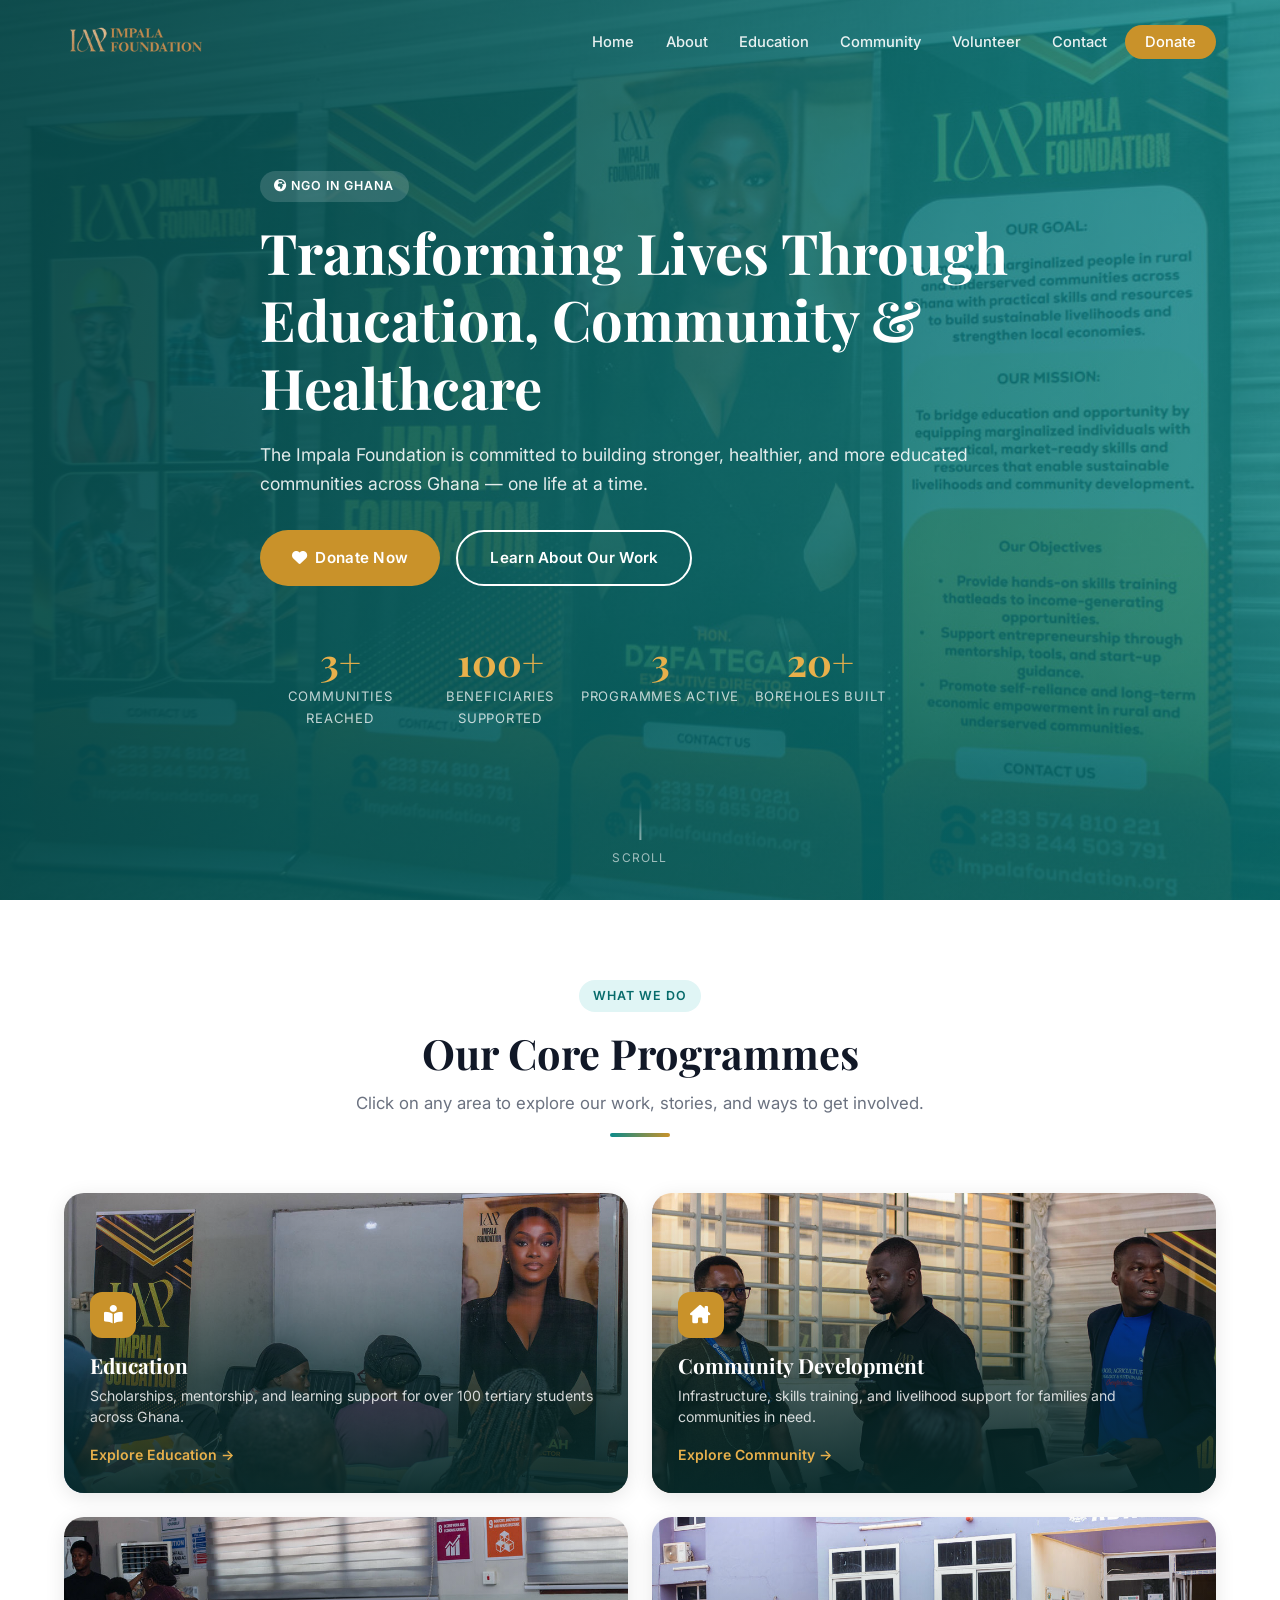
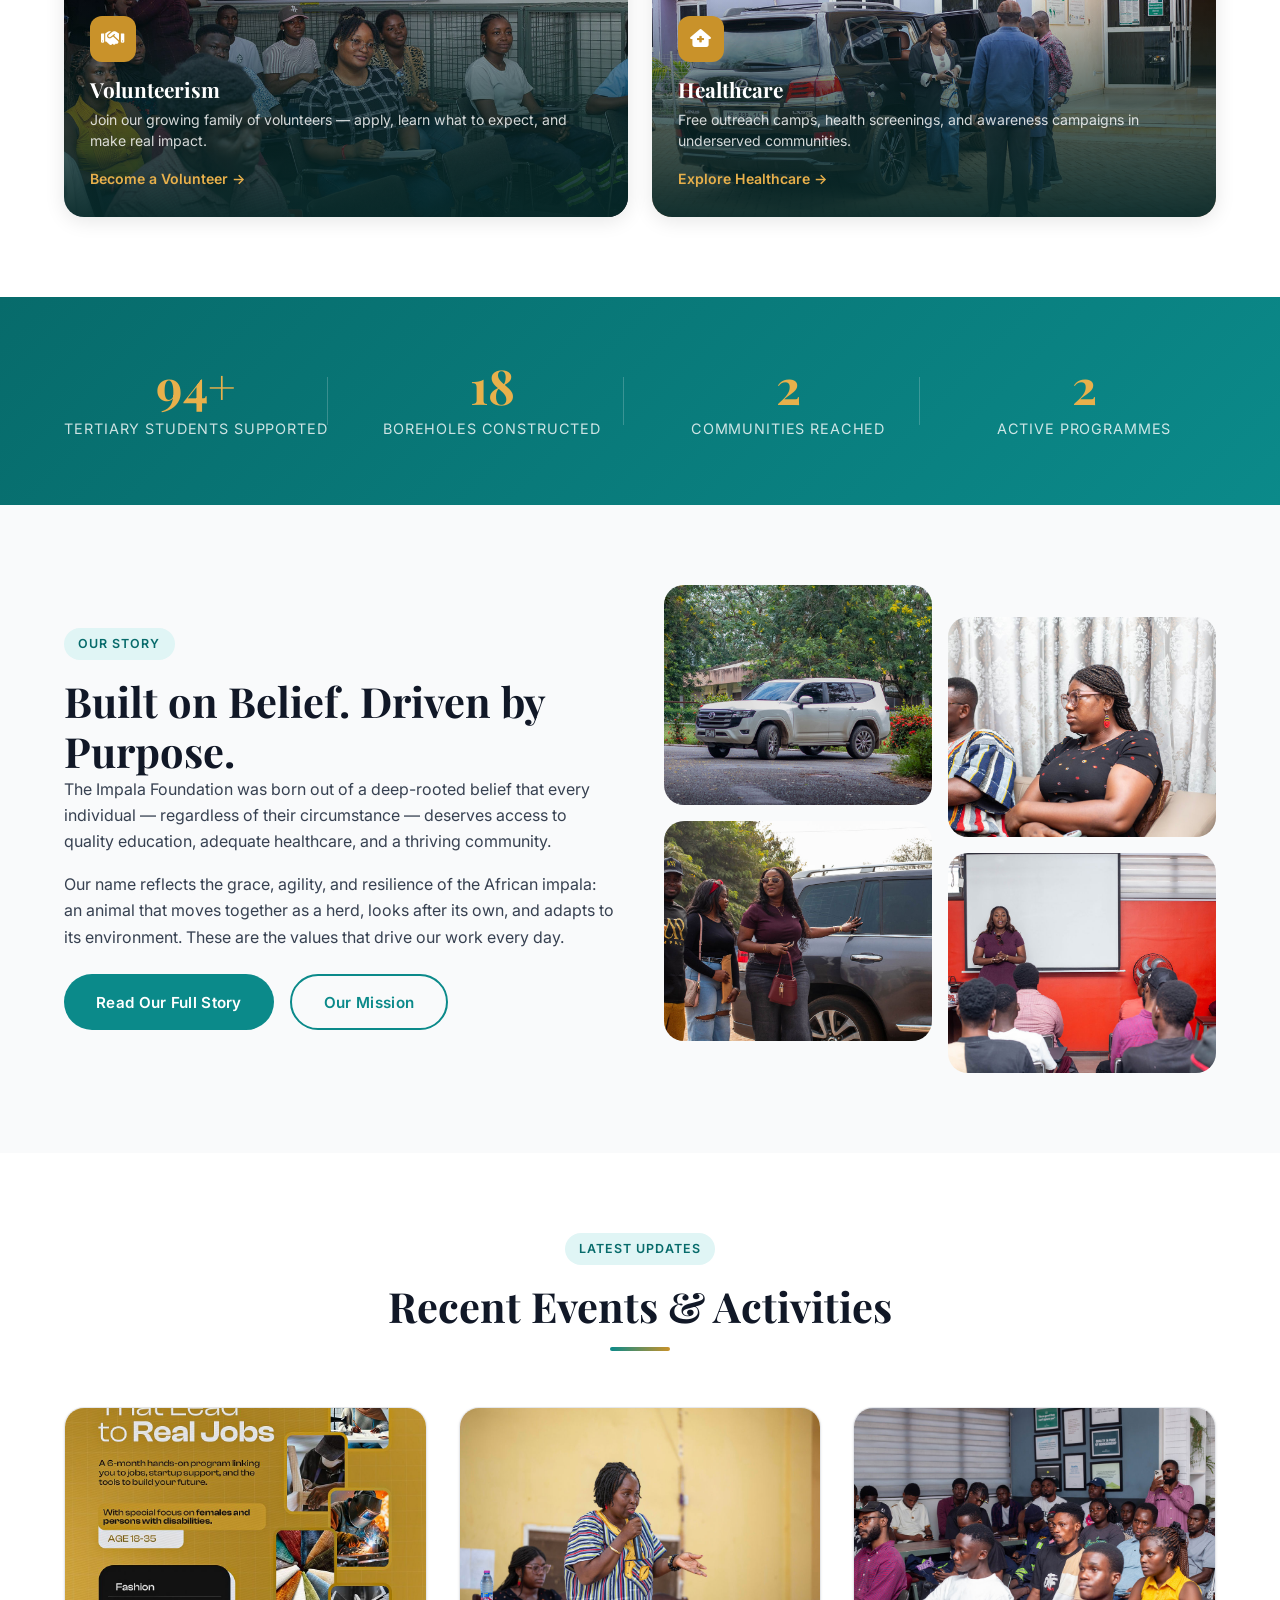
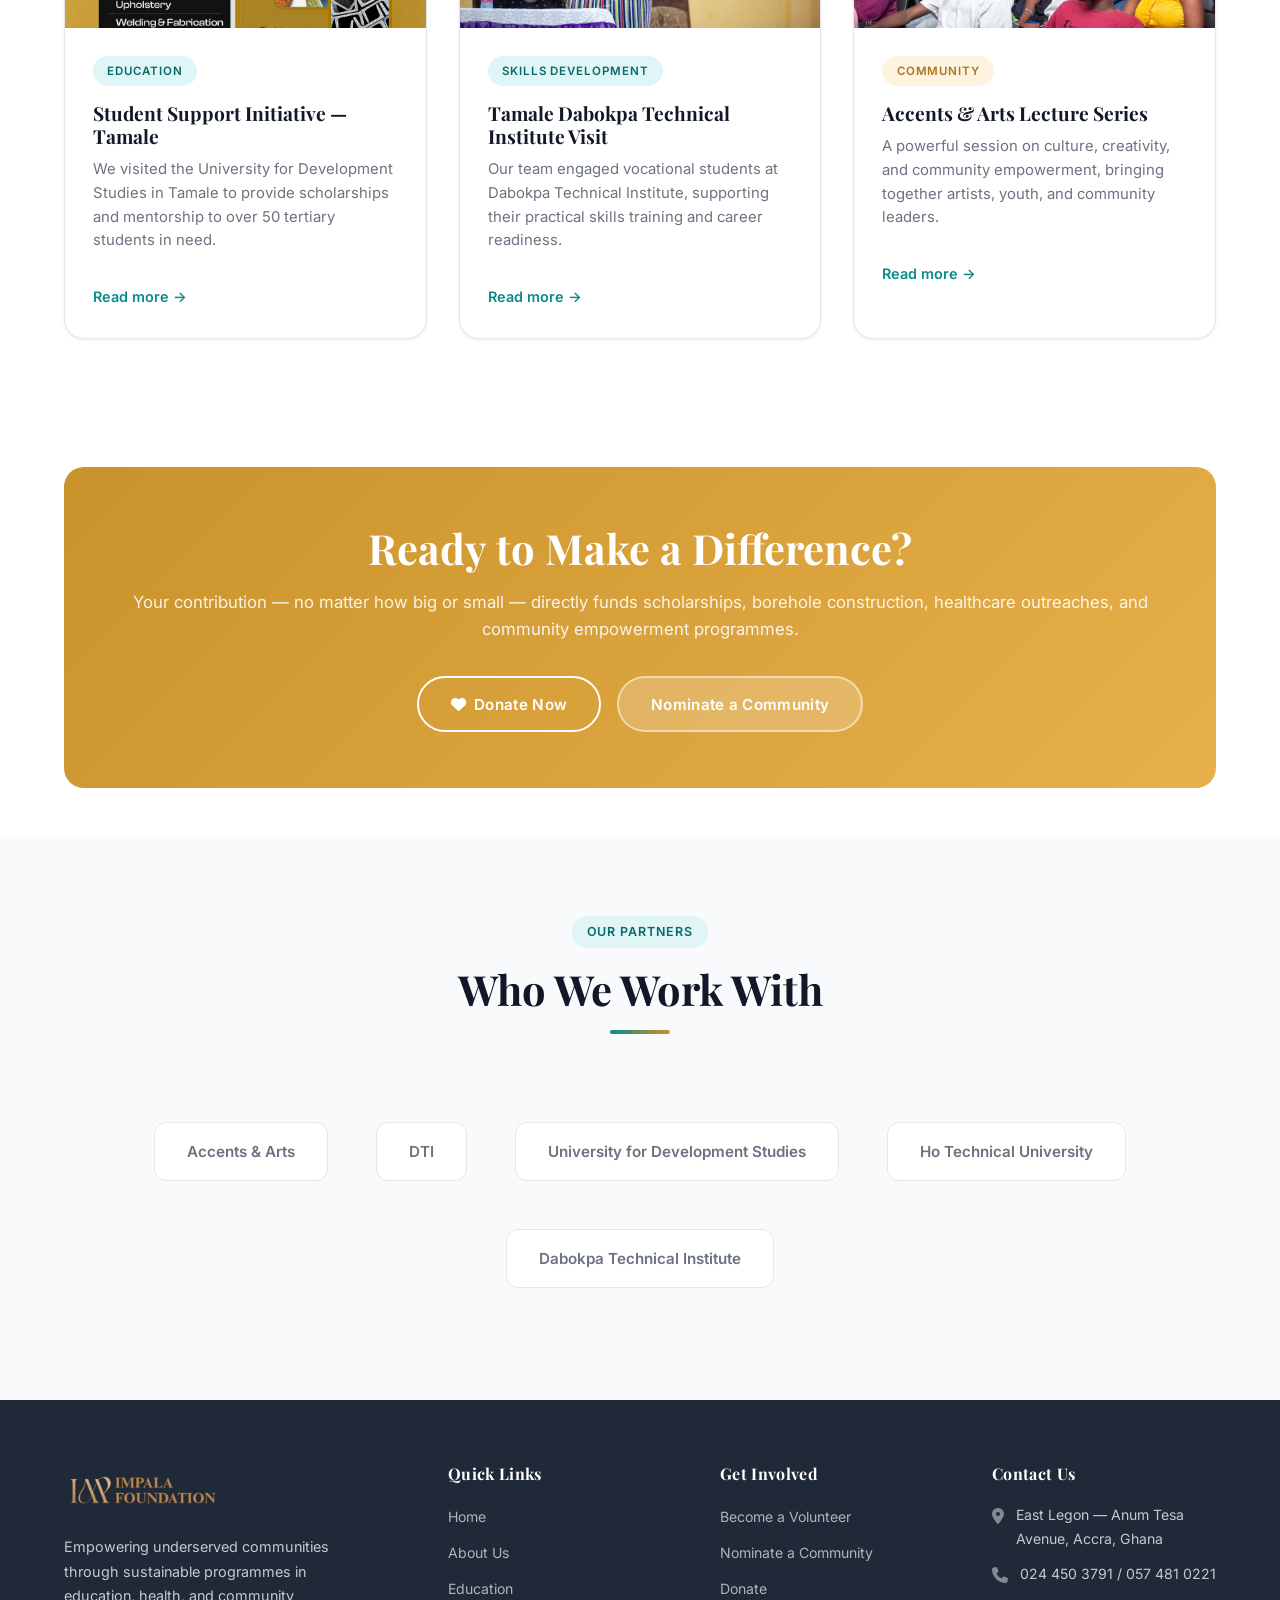
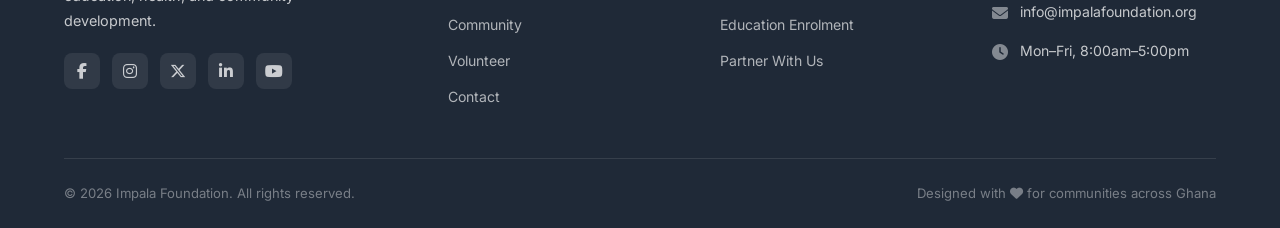
==== commit 71fb7909: "Security + SEO hardening: remove dev artifacts & duplicate folder, add .gitignore + .htaccess blocks" ====
--- a/index.html
+++ b/index.html
@@ -4,6 +4,53 @@
   <meta charset="UTF-8" />
   <meta name="viewport" content="width=device-width, initial-scale=1.0" />
   <title>Impala Foundation — Empowering Communities Through Education, Health & Hope</title>
+  <link rel="canonical" href="https://impalafoundation.org/" />
+  <meta name="robots" content="index, follow" />
+  <!-- Open Graph -->
+  <meta property="og:type" content="website" />
+  <meta property="og:site_name" content="Impala Foundation" />
+  <meta property="og:title" content="Impala Foundation — Empowering Communities Through Education, Health & Hope" />
+  <meta property="og:description" content="The Impala Foundation is an NGO dedicated to educational development, community empowerment, volunteerism and healthcare across Ghana." />
+  <meta property="og:url" content="https://impalafoundation.org/" />
+  <meta property="og:image" content="https://impalafoundation.org/Assets/studentsupportinitiativeho-photo-download-1of1/Highlights/IMG_0707.jpg" />
+  <meta property="og:locale" content="en_GB" />
+  <!-- Twitter -->
+  <meta name="twitter:card" content="summary_large_image" />
+  <meta name="twitter:title" content="Impala Foundation — Empowering Communities Through Education, Health & Hope" />
+  <meta name="twitter:description" content="The Impala Foundation is an NGO dedicated to educational development, community empowerment, volunteerism and healthcare across Ghana." />
+  <meta name="twitter:image" content="https://impalafoundation.org/Assets/studentsupportinitiativeho-photo-download-1of1/Highlights/IMG_0707.jpg" />
+  <!-- Structured data: Organisation -->
+  <script type="application/ld+json">
+{
+  "@context": "https://schema.org",
+  "@type": "NGO",
+  "name": "Impala Foundation",
+  "alternateName": "The Impala Foundation",
+  "url": "https://impalafoundation.org/",
+  "logo": "https://impalafoundation.org/Assets/Logo/IMPALA%20FOUNDATION.png",
+  "image": "https://impalafoundation.org/Assets/studentsupportinitiativeho-photo-download-1of1/Highlights/IMG_0707.jpg",
+  "description": "The Impala Foundation is a Ghanaian NGO advancing education, community development, healthcare and volunteerism in underserved communities across Ghana.",
+  "email": "info@impalafoundation.org",
+  "telephone": "+233244503791",
+  "areaServed": {
+    "@type": "Country",
+    "name": "Ghana"
+  },
+  "address": {
+    "@type": "PostalAddress",
+    "streetAddress": "East Legon — Anum Tesa Avenue",
+    "addressLocality": "Accra",
+    "addressCountry": "GH"
+  },
+  "contactPoint": {
+    "@type": "ContactPoint",
+    "telephone": "+233244503791",
+    "email": "info@impalafoundation.org",
+    "contactType": "customer service",
+    "areaServed": "GH"
+  }
+}
+  </script>
   <meta name="description" content="The Impala Foundation is an NGO dedicated to educational development, community empowerment, volunteerism and healthcare across Ghana." />
   <link rel="stylesheet" href="https://cdnjs.cloudflare.com/ajax/libs/font-awesome/6.5.2/css/all.min.css" referrerpolicy="no-referrer" />
   <link rel="stylesheet" href="css/styles.css" />
